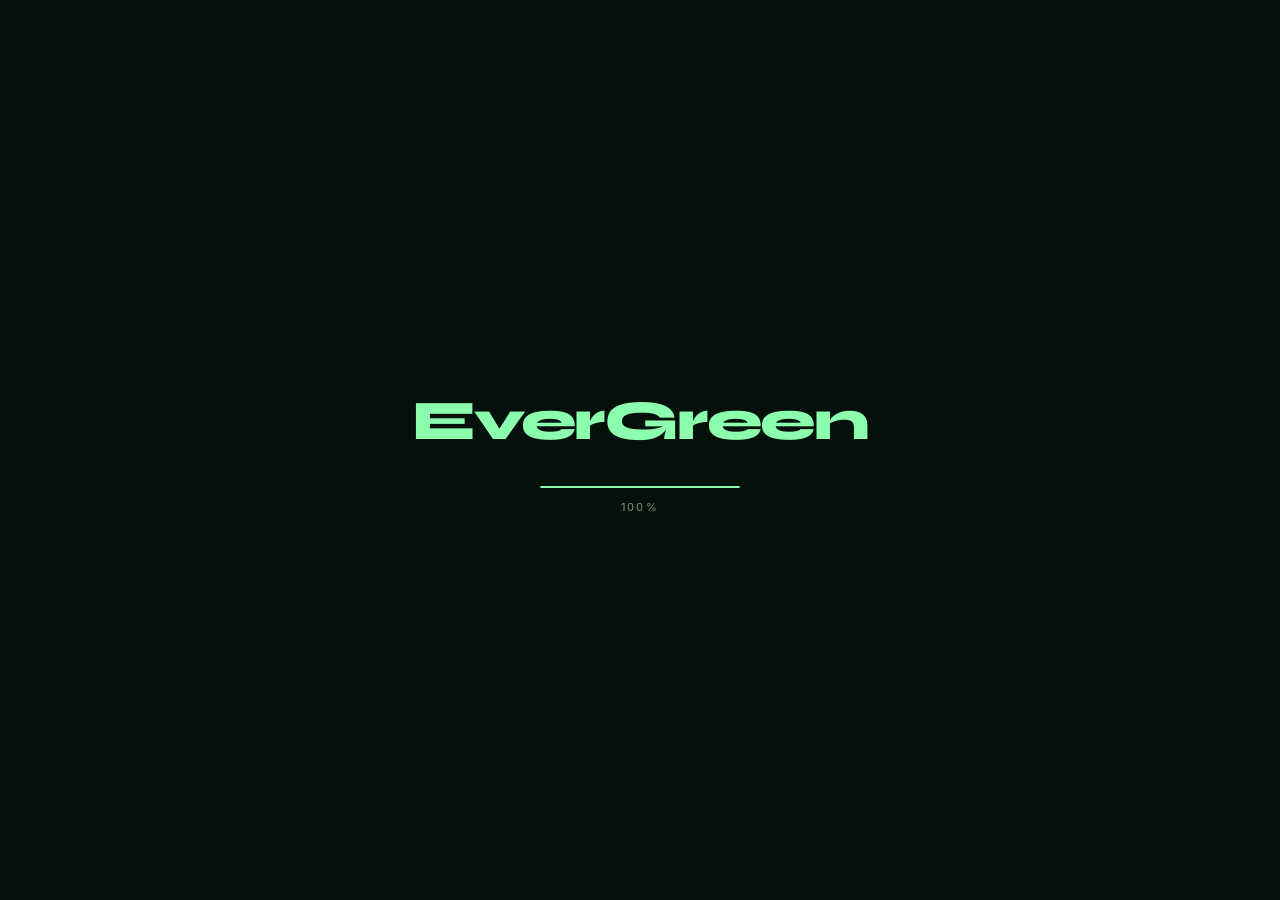
==== EverGreen/index.html @ 80ec1a0b "Our Website Our website is about making Yangon a better and smart city." ====
<!DOCTYPE html>
<html lang="en">
<head>
<meta charset="UTF-8">
<meta name="viewport" content="width=device-width, initial-scale=1.0">
<title>EverGreen — More Trees. Smarter Yangon. | EDUSN Year 7</title>
<link href="https://fonts.googleapis.com/css2?family=Inter:wght@300;400;500;600;700&family=Syne:wght@400;500;600;700;800&display=swap" rel="stylesheet">
<script src="https://cdnjs.cloudflare.com/ajax/libs/gsap/3.12.5/gsap.min.js"></script>
<style>
*,*::before,*::after{margin:0;padding:0;box-sizing:border-box}
:root{
  --deep:#04110b;--deep2:#071a10;--neon:#8cffae;--accent:#34ff95;
  --glass:rgba(140,255,174,0.04);--glass-border:rgba(140,255,174,0.1);
  --text:#e8f5ec;--text-dim:rgba(232,245,236,0.55);--text-muted:rgba(232,245,236,0.3);
  --radius:20px;--radius-sm:12px;--radius-lg:28px;
}
html,body{height:100%;overflow:hidden;background:var(--deep);color:var(--text);font-family:'Inter',sans-serif;-webkit-font-smoothing:antialiased}
h1,h2,h3,h4,h5{font-family:'Syne',sans-serif;font-weight:700;letter-spacing:-0.03em;line-height:1.05}
a{text-decoration:none;color:inherit;cursor:pointer}
::selection{background:var(--neon);color:var(--deep)}

#app{height:100vh;width:100vw;position:relative;overflow:hidden}
.page{position:absolute;top:0;left:0;width:100%;height:100%;overflow-y:auto;overflow-x:hidden;opacity:0;visibility:hidden;z-index:1;background:var(--deep);-webkit-overflow-scrolling:touch}
.page.active{opacity:1;visibility:visible;z-index:2}
.page::-webkit-scrollbar{width:4px}
.page::-webkit-scrollbar-track{background:transparent}
.page::-webkit-scrollbar-thumb{background:rgba(140,255,174,0.2);border-radius:2px}
.page-inner{min-height:100vh;display:flex;flex-direction:column;justify-content:center;padding:100px 24px 100px;position:relative;z-index:2}
.page-inner-left{align-items:flex-start}
.page-inner-center{align-items:center;text-align:center}
.section-inner{max-width:1280px;width:100%;margin:0 auto}
.section-label{display:inline-flex;align-items:center;gap:8px;font-size:12px;font-weight:600;color:var(--neon);letter-spacing:0.15em;text-transform:uppercase;margin-bottom:16px}
.section-label .dot{width:6px;height:6px;border-radius:50%;background:var(--neon)}
.section-title{font-size:clamp(2.2rem,5vw,3.8rem);margin-bottom:20px;letter-spacing:-0.04em}
.section-desc{font-size:clamp(1rem,1.8vw,1.15rem);color:var(--text-dim);max-width:620px;line-height:1.7;font-weight:300}
.anim-item{opacity:0;transform:translateY(30px)}

#loader{position:fixed;inset:0;z-index:10000;background:var(--deep);display:flex;flex-direction:column;align-items:center;justify-content:center;transition:opacity .8s,visibility .8s}
#loader.hidden{opacity:0;visibility:hidden;pointer-events:none}
#loader .logo-text{font-family:'Syne',sans-serif;font-size:clamp(2rem,5vw,3.5rem);font-weight:800;color:var(--neon);letter-spacing:-0.04em;opacity:0;transform:translateY(20px)}
#loader .bar-wrap{width:200px;height:2px;background:rgba(140,255,174,0.1);border-radius:2px;margin-top:32px;overflow:hidden}
#loader .bar-fill{height:100%;width:0;background:var(--neon);border-radius:2px;box-shadow:0 0 20px var(--neon)}
#loader .load-percent{font-size:11px;color:var(--text-dim);margin-top:12px;letter-spacing:0.2em;text-transform:uppercase}

#particles{position:fixed;inset:0;z-index:0;pointer-events:none}
#mouse-glow{position:fixed;width:500px;height:500px;border-radius:50%;background:radial-gradient(circle,rgba(140,255,174,0.06) 0%,transparent 70%);pointer-events:none;z-index:1;transform:translate(-50%,-50%)}

nav{position:fixed;top:0;left:0;right:0;z-index:1000;padding:12px 24px;background:rgba(4,17,11,0.8);backdrop-filter:blur(20px);-webkit-backdrop-filter:blur(20px);border-bottom:1px solid var(--glass-border)}
.nav-inner{max-width:1320px;margin:0 auto;display:flex;align-items:center;justify-content:space-between}
.nav-logo{font-family:'Syne',sans-serif;font-weight:800;font-size:1.3rem;color:var(--neon);display:flex;align-items:center;gap:8px;cursor:pointer}
.nav-logo svg{width:26px;height:26px}
.nav-links{display:flex;gap:4px;align-items:center}
.nav-link{font-size:12px;font-weight:500;color:var(--text-dim);transition:all .3s;letter-spacing:0.02em;padding:8px 14px;border-radius:100px;cursor:pointer}
.nav-link:hover,.nav-link.active{color:var(--neon);text-shadow:0 0 20px rgba(140,255,174,0.3);background:rgba(140,255,174,0.05)}
.nav-cta{background:var(--neon) !important;color:var(--deep) !important;font-weight:600 !important}
.nav-cta:hover{box-shadow:0 0 30px rgba(140,255,174,0.4) !important;transform:scale(1.05)}
.hamburger{display:none;flex-direction:column;gap:5px;cursor:pointer;padding:8px;z-index:1001}
.hamburger span{width:24px;height:2px;background:var(--text);border-radius:2px;transition:all .3s}
.hamburger.active span:nth-child(1){transform:rotate(45deg) translate(5px,5px)}
.hamburger.active span:nth-child(2){opacity:0}
.hamburger.active span:nth-child(3){transform:rotate(-45deg) translate(5px,-5px)}
.mobile-menu{position:fixed;inset:0;background:rgba(4,17,11,0.97);backdrop-filter:blur(30px);z-index:999;display:flex;flex-direction:column;align-items:center;justify-content:center;gap:20px;opacity:0;visibility:hidden;transition:all .4s}
.mobile-menu.open{opacity:1;visibility:visible}
.mobile-menu a{font-family:'Syne',sans-serif;font-size:1.6rem;font-weight:600;color:var(--text);transition:color .3s;padding:8px;cursor:pointer}
.mobile-menu a:hover{color:var(--neon)}

footer{position:fixed;bottom:0;left:0;right:0;z-index:900;padding:10px 24px;background:rgba(4,17,11,0.85);backdrop-filter:blur(20px);-webkit-backdrop-filter:blur(20px);border-top:1px solid var(--glass-border)}
.footer-inner{max-width:1320px;margin:0 auto;display:flex;align-items:center;justify-content:space-between;gap:16px;flex-wrap:wrap}
.footer-left{display:flex;align-items:center;gap:12px}
.footer-left .nav-logo{font-size:1rem;margin-bottom:0}
.footer-left p{font-size:0.72rem;color:var(--text-muted);font-weight:300}
.footer-links{display:flex;gap:16px;align-items:center;flex-wrap:wrap}
.footer-links a{font-size:0.75rem;color:var(--text-muted);transition:color .3s;font-weight:400;white-space:nowrap}
.footer-links a:hover{color:var(--neon)}
.footer-sep{width:1px;height:14px;background:var(--glass-border)}

.btn-primary{display:inline-flex;align-items:center;gap:8px;padding:16px 36px;background:var(--neon);color:var(--deep);border-radius:100px;font-weight:600;font-size:14px;border:none;cursor:pointer;transition:all .3s;font-family:'Inter',sans-serif}
.btn-primary:hover{box-shadow:0 0 40px rgba(140,255,174,0.4);transform:translateY(-2px) scale(1.02)}
.btn-primary svg{width:18px;height:18px;transition:transform .3s}
.btn-primary:hover svg{transform:translateX(3px)}
.btn-secondary{display:inline-flex;align-items:center;gap:8px;padding:16px 36px;background:transparent;color:var(--text);border-radius:100px;font-weight:500;font-size:14px;border:1px solid var(--glass-border);cursor:pointer;transition:all .3s;font-family:'Inter',sans-serif;backdrop-filter:blur(10px)}
.btn-secondary:hover{border-color:var(--neon);color:var(--neon);box-shadow:0 0 30px rgba(140,255,174,0.1);transform:translateY(-2px)}

#home{background:linear-gradient(135deg,var(--deep) 0%,var(--deep2) 100%)}
.hero-bg{position:absolute;inset:0;z-index:0}
.hero-bg img{width:100%;height:100%;object-fit:cover;opacity:0.18;filter:saturate(0.5) brightness(0.35)}
.hero-gradient{position:absolute;inset:0;background:linear-gradient(180deg,rgba(4,17,11,0.3) 0%,rgba(4,17,11,0.7) 50%,var(--deep) 100%);z-index:1}
.hero-orb{position:absolute;border-radius:50%;filter:blur(100px);opacity:0.2;z-index:0}
.hero-orb-1{width:600px;height:600px;background:rgba(52,255,149,0.15);top:-150px;right:-150px;animation:orbFloat 18s ease-in-out infinite}
.hero-orb-2{width:400px;height:400px;background:rgba(140,255,174,0.08);bottom:-100px;left:-100px;animation:orbFloat 22s ease-in-out infinite reverse}
@keyframes orbFloat{0%,100%{transform:translate(0,0)}25%{transform:translate(30px,-40px)}50%{transform:translate(-20px,30px)}75%{transform:translate(40px,20px)}}
.hero-title{font-size:clamp(2.8rem,8vw,6.5rem);font-weight:800;line-height:0.92;letter-spacing:-0.05em;margin-bottom:28px}
.hero-title .line{display:block;overflow:hidden}
.hero-title .line-inner{display:block}
.hero-title .highlight{color:var(--neon);text-shadow:0 0 80px rgba(140,255,174,0.25)}
.hero-desc{font-size:clamp(1rem,2vw,1.2rem);color:var(--text-dim);max-width:600px;line-height:1.7;font-weight:300;margin-bottom:20px}
.hero-sub{font-size:0.85rem;color:var(--text-muted);margin-bottom:48px;font-weight:400;letter-spacing:0.05em}
.hero-buttons{display:flex;gap:16px;flex-wrap:wrap}
.scroll-cue{position:absolute;bottom:80px;left:50%;transform:translateX(-50%);display:flex;flex-direction:column;align-items:center;gap:8px;color:var(--text-muted);font-size:11px;letter-spacing:0.15em;text-transform:uppercase;animation:cuePulse 2.5s infinite}
.scroll-cue .cue-line{width:1px;height:30px;background:linear-gradient(to bottom,var(--neon),transparent)}
@keyframes cuePulse{0%,100%{opacity:1;transform:translateX(-50%) translateY(0)}50%{opacity:0.5;transform:translateX(-50%) translateY(8px)}}

.tree-chain{display:flex;flex-wrap:wrap;gap:8px;margin-top:24px}
.tree-chain-item{display:inline-flex;align-items:center;gap:6px;padding:6px 14px;border-radius:100px;background:var(--glass);border:1px solid var(--glass-border);font-size:0.75rem;color:var(--neon);font-weight:500;letter-spacing:0.02em}
.tree-chain-item .arrow{color:var(--text-muted);font-size:0.7rem}
.tree-chain-item .tree-emoji{font-size:0.9rem}

.about-intro{max-width:700px;margin-bottom:48px}
.about-intro p{font-size:1.05rem;color:var(--text-dim);line-height:1.8;font-weight:300;margin-top:16px}
.about-grid{display:grid;grid-template-columns:repeat(3,1fr);gap:16px;margin-bottom:48px}
.about-card{padding:24px;border-radius:var(--radius);background:var(--glass);border:1px solid var(--glass-border);backdrop-filter:blur(10px);transition:all .4s;cursor:default}
.about-card:hover{border-color:rgba(140,255,174,0.25);transform:translateY(-3px);box-shadow:0 16px 40px rgba(0,0,0,0.3)}
.about-card-icon{width:40px;height:40px;border-radius:var(--radius-sm);background:rgba(140,255,174,0.08);display:flex;align-items:center;justify-content:center;margin-bottom:12px;color:var(--neon)}
.about-card h4{font-size:0.8rem;font-weight:600;color:var(--neon);letter-spacing:0.08em;text-transform:uppercase;margin-bottom:4px;font-family:'Inter',sans-serif}
.about-card p{font-size:0.9rem;color:var(--text);line-height:1.4;font-weight:400}
.team-avatars{display:flex;gap:20px;flex-wrap:wrap;justify-content:center}
.team-member{display:flex;flex-direction:column;align-items:center;gap:6px}
.team-avatar{width:50px;height:50px;border-radius:50%;background:linear-gradient(135deg,rgba(140,255,174,0.2),rgba(52,255,149,0.05));border:1px solid var(--glass-border);display:flex;align-items:center;justify-content:center;font-family:'Syne',sans-serif;font-weight:700;color:var(--neon);font-size:1.1rem}
.team-name{font-size:0.8rem;color:var(--text-dim)}

.issues-grid{display:grid;grid-template-columns:repeat(3,1fr);gap:16px}
.issue-card{padding:24px;border-radius:var(--radius);background:var(--glass);border:1px solid var(--glass-border);backdrop-filter:blur(10px);transition:all .4s;cursor:default;position:relative;overflow:hidden}
.issue-card::before{content:'';position:absolute;top:0;left:0;right:0;height:2px;background:linear-gradient(90deg,transparent,var(--neon),transparent);opacity:0;transition:opacity .4s}
.issue-card:hover::before{opacity:1}
.issue-card:hover{border-color:rgba(140,255,174,0.2);transform:translateY(-3px);box-shadow:0 16px 40px rgba(0,0,0,0.3)}
.issue-icon{font-size:1.6rem;margin-bottom:12px;display:block}
.issue-card h4{font-size:1rem;margin-bottom:8px;font-weight:600}
.issue-card p{font-size:0.8rem;color:var(--text-dim);line-height:1.5;font-weight:300;margin-bottom:12px}
.issue-tree-solution{font-size:0.75rem;color:var(--neon);padding-top:12px;border-top:1px solid var(--glass-border);display:flex;align-items:flex-start;gap:6px;line-height:1.4;font-weight:500}
.issue-tree-solution::before{content:'🌳';flex-shrink:0;font-size:0.85rem}

.solutions-grid{display:grid;grid-template-columns:repeat(3,1fr);gap:16px}
.solution-card{padding:24px 20px;border-radius:var(--radius);background:var(--glass);border:1px solid var(--glass-border);backdrop-filter:blur(10px);transition:all .4s;cursor:default;position:relative;overflow:hidden}
.solution-card::after{content:'';position:absolute;inset:0;border-radius:var(--radius);background:radial-gradient(circle at 50% 0%,rgba(140,255,174,0.06),transparent 70%);opacity:0;transition:opacity .4s}
.solution-card:hover::after{opacity:1}
.solution-card:hover{border-color:rgba(140,255,174,0.25);transform:translateY(-4px);box-shadow:0 20px 50px rgba(0,0,0,0.3)}
.solution-icon{width:48px;height:48px;border-radius:50%;background:rgba(140,255,174,0.08);display:flex;align-items:center;justify-content:center;margin-bottom:12px;font-size:1.3rem;transition:all .4s;position:relative;z-index:1}
.solution-card:hover .solution-icon{background:rgba(140,255,174,0.15);box-shadow:0 0 25px rgba(140,255,174,0.2);transform:scale(1.1)}
.solution-card h4{font-size:0.95rem;margin-bottom:6px;font-weight:600;position:relative;z-index:1}
.solution-card p{font-size:0.78rem;color:var(--text-dim);line-height:1.5;font-weight:300;position:relative;z-index:1;margin-bottom:10px}
.solution-benefit{font-size:0.7rem;color:var(--neon);font-weight:500;position:relative;z-index:1;display:flex;align-items:center;gap:4px}
.solution-benefit::before{content:'✓';font-weight:700}

.future-grid{display:grid;grid-template-columns:repeat(4,1fr);gap:16px}
.future-card{position:relative;border-radius:var(--radius-lg);overflow:hidden;aspect-ratio:1/1;cursor:default}
.future-card img{width:100%;height:100%;object-fit:cover;transition:transform .8s cubic-bezier(0.16,1,0.3,1),filter .8s;filter:brightness(0.3) saturate(0.5)}
.future-card:hover img{transform:scale(1.05);filter:brightness(0.45) saturate(0.8)}
.future-card .card-overlay{position:absolute;inset:0;background:linear-gradient(180deg,transparent 20%,rgba(4,17,11,0.95) 100%);z-index:1}
.future-card .card-content{position:absolute;bottom:0;left:0;right:0;padding:24px;z-index:2}
.future-card .card-tag{display:inline-block;padding:4px 10px;border-radius:100px;background:rgba(140,255,174,0.12);color:var(--neon);font-size:9px;font-weight:600;letter-spacing:0.1em;text-transform:uppercase;margin-bottom:8px;backdrop-filter:blur(10px)}
.future-card h3{font-size:1.1rem;margin-bottom:4px}
.future-card p{font-size:0.75rem;color:var(--text-dim);font-weight:300;line-height:1.4}

.gallery-grid{display:grid;grid-template-columns:repeat(4,1fr);grid-auto-rows:180px;gap:12px}
.gallery-item{position:relative;border-radius:var(--radius);overflow:hidden;cursor:pointer}
.gallery-item:nth-child(1){grid-column:span 2;grid-row:span 2}
.gallery-item:nth-child(5){grid-row:span 2}
.gallery-item:nth-child(8){grid-column:span 2}
.gallery-item img{width:100%;height:100%;object-fit:cover;transition:transform .6s cubic-bezier(0.16,1,0.3,1);filter:brightness(0.5) saturate(0.7)}
.gallery-item:hover img{transform:scale(1.06);filter:brightness(0.7) saturate(1)}
.gallery-item .g-overlay{position:absolute;inset:0;background:linear-gradient(180deg,transparent 40%,rgba(4,17,11,0.85) 100%);opacity:0;transition:opacity .4s;display:flex;align-items:flex-end;padding:16px}
.gallery-item:hover .g-overlay{opacity:1}
.gallery-item .g-overlay span{font-size:0.85rem;font-weight:500;color:var(--neon)}

.ref-grid{display:grid;grid-template-columns:repeat(4,1fr);gap:16px}
.ref-card{padding:20px;border-radius:var(--radius);background:var(--glass);border:1px solid var(--glass-border);backdrop-filter:blur(10px);transition:all .4s;cursor:default;display:flex;align-items:center;gap:14px}
.ref-card:hover{border-color:rgba(140,255,174,0.2);transform:translateY(-2px);box-shadow:0 12px 30px rgba(0,0,0,0.3)}
.ref-icon{width:40px;height:40px;border-radius:var(--radius-sm);background:rgba(140,255,174,0.08);display:flex;align-items:center;justify-content:center;flex-shrink:0;color:var(--neon)}
.ref-card h4{font-size:0.85rem;font-weight:600;font-family:'Inter',sans-serif;letter-spacing:0}
.ref-card p{font-size:0.72rem;color:var(--text-muted);margin-top:2px}

.join-grid{display:grid;grid-template-columns:1fr 1fr;gap:48px;align-items:start}
.join-info h3{font-size:1.8rem;margin-bottom:14px}
.join-info p{color:var(--text-dim);line-height:1.7;font-weight:300;margin-bottom:20px;font-size:0.95rem}
.pledge-box{padding:24px;border-radius:var(--radius);background:var(--glass);border:1px solid var(--glass-border);margin-bottom:20px}
.pledge-box h4{font-size:0.95rem;margin-bottom:6px;color:var(--neon);font-family:'Inter',sans-serif;font-weight:600}
.pledge-box p{font-size:0.85rem;color:var(--text-dim);line-height:1.6;font-weight:300;font-style:italic}
.contact-form{padding:32px;border-radius:var(--radius-lg);background:var(--glass);border:1px solid var(--glass-border);backdrop-filter:blur(20px)}
.form-group{position:relative;margin-bottom:18px}
.form-group label{position:absolute;top:14px;left:14px;font-size:0.85rem;color:var(--text-muted);pointer-events:none;transition:all .3s;font-weight:400}
.form-group input,.form-group textarea{width:100%;padding:14px;background:rgba(140,255,174,0.03);border:1px solid var(--glass-border);border-radius:var(--radius-sm);color:var(--text);font-family:'Inter',sans-serif;font-size:0.9rem;outline:none;transition:border-color .3s,box-shadow .3s;resize:none}
.form-group input:focus,.form-group textarea:focus{border-color:var(--neon);box-shadow:0 0 20px rgba(140,255,174,0.08)}
.form-group input:focus+label,.form-group input:not(:placeholder-shown)+label,.form-group textarea:focus+label,.form-group textarea:not(:placeholder-shown)+label{top:-8px;left:12px;font-size:0.7rem;color:var(--neon);background:var(--deep2);padding:0 6px}
.form-group textarea{min-height:100px}
.form-submit{width:100%;padding:14px;background:var(--neon);color:var(--deep);border:none;border-radius:var(--radius-sm);font-family:'Inter',sans-serif;font-size:14px;font-weight:600;cursor:pointer;transition:all .3s}
.form-submit:hover{box-shadow:0 0 40px rgba(140,255,174,0.4);transform:translateY(-2px)}

.toast{position:fixed;bottom:60px;right:32px;padding:14px 24px;background:rgba(4,17,11,0.9);border:1px solid var(--glass-border);backdrop-filter:blur(20px);border-radius:var(--radius-sm);color:var(--neon);font-size:0.85rem;font-weight:500;z-index:10001;transform:translateY(100px);opacity:0;transition:all .4s cubic-bezier(0.16,1,0.3,1)}
.toast.show{transform:translateY(0);opacity:1}

@media(max-width:1024px){.about-grid,.solutions-grid,.future-grid,.ref-grid{grid-template-columns:repeat(2,1fr)}.join-grid{grid-template-columns:1fr;gap:32px}}
@media(max-width:768px){.nav-links{display:none}.hamburger{display:flex}.issues-grid,.gallery-grid{grid-template-columns:1fr 1fr}.gallery-grid{grid-auto-rows:140px}.gallery-item:nth-child(1){grid-column:span 2;grid-row:span 1}.gallery-item:nth-child(5){grid-row:span 1}.gallery-item:nth-child(8){grid-column:span 1}.about-grid,.solutions-grid,.ref-grid,.future-grid{grid-template-columns:1fr}.page-inner{padding:80px 20px 80px}.footer-links{display:none}.footer-sep{display:none}.tree-chain{gap:6px}.tree-chain-item{font-size:0.7rem;padding:5px 10px}}
@media(max-width:480px){.issues-grid,.gallery-grid{grid-template-columns:1fr}.gallery-grid{grid-auto-rows:180px}.gallery-item:nth-child(1){grid-column:span 1}}
</style>
</head>
<body>

<div id="loader"><div class="logo-text">EverGreen</div><div class="bar-wrap"><div class="bar-fill"></div></div><div class="load-percent">0%</div></div>
<canvas id="particles"></canvas>
<div id="mouse-glow"></div>

<div class="mobile-menu" id="mobileMenu">
  <a data-target="home">Home</a><a data-target="about">About Us</a><a data-target="issues">Challenges</a><a data-target="solutions">Green Solutions</a><a data-target="future">Future Yangon</a><a data-target="gallery">Gallery</a><a data-target="references">References</a><a data-target="join">Join Us</a>
</div>

<nav id="navbar"><div class="nav-inner">
  <div class="nav-logo" data-target="home"><svg viewBox="0 0 28 28" fill="none"><circle cx="14" cy="14" r="12" stroke="#8cffae" stroke-width="1.5"/><path d="M14 6C14 6 8 12 8 16C8 19.3 10.7 22 14 22C17.3 22 20 19.3 20 16C20 12 14 6 14 6Z" fill="#8cffae" fill-opacity="0.3" stroke="#8cffae" stroke-width="1.2"/></svg>EverGreen</div>
  <div class="nav-links">
    <span class="nav-link" data-target="home">Home</span><span class="nav-link" data-target="about">About</span><span class="nav-link" data-target="issues">Challenges</span><span class="nav-link" data-target="solutions">Green Solutions</span><span class="nav-link" data-target="future">Future Yangon</span><span class="nav-link" data-target="gallery">Gallery</span><span class="nav-link" data-target="references">References</span><span class="nav-link nav-cta" data-target="join">Join Us</span>
  </div>
  <div class="hamburger" id="hamburger"><span></span><span></span><span></span></div>
</div></nav>

<footer><div class="footer-inner">
  <div class="footer-left"><div class="nav-logo" data-target="home" style="font-size:0.95rem"><svg viewBox="0 0 28 28" fill="none" width="20" height="20"><circle cx="14" cy="14" r="12" stroke="#8cffae" stroke-width="1.5"/><path d="M14 6C14 6 8 12 8 16C8 19.3 10.7 22 14 22C17.3 22 20 19.3 20 16C20 12 14 6 14 6Z" fill="#8cffae" fill-opacity="0.3" stroke="#8cffae" stroke-width="1.2"/></svg>EverGreen</div><span class="footer-sep"></span><p>© EverGreen 2026 · EDUSN Thingangyun · Yangon, Myanmar</p></div>
  <div class="footer-links"><a data-target="about">About</a><a data-target="issues">Challenges</a><a data-target="solutions">Solutions</a><a data-target="gallery">Gallery</a><span class="footer-sep"></span><a href="https://www.unep.org" target="_blank" rel="noopener">UNEP</a><a href="https://www.wwf.org" target="_blank" rel="noopener">WWF</a></div>
</div></footer>

<div id="app">

  <!-- ==================== HOME ==================== -->
  <section id="home" class="page active">
    <div class="hero-bg"><img src="https://upload.wikimedia.org/wikipedia/commons/thumb/0/09/Shwedagon_Pagoda_in_Yangon%2C_Myanmar.jpg/1280px-Shwedagon_Pagoda_in_Yangon%2C_Myanmar.jpg" alt="Shwedagon Pagoda Yangon"><div class="hero-gradient"></div></div>
    <div class="hero-orb hero-orb-1"></div><div class="hero-orb hero-orb-2"></div>
    <div class="page-inner page-inner-center"><div class="section-inner" style="display:flex;flex-direction:column;align-items:center">
      <div class="anim-item hero-badge" style="display:inline-flex;align-items:center;gap:8px;padding:8px 20px;border-radius:100px;background:var(--glass);border:1px solid var(--glass-border);font-size:11px;font-weight:600;color:var(--neon);letter-spacing:0.15em;text-transform:uppercase;margin-bottom:32px;backdrop-filter:blur(10px)"><span style="width:6px;height:6px;border-radius:50%;background:var(--neon);box-shadow:0 0 10px var(--neon)"></span> Urban Greening for Yangon</div>
      <h1 class="hero-title anim-item"><span class="line"><span class="line-inner">More Trees.</span></span><span class="line"><span class="line-inner"><span class="highlight">Smarter</span> Cities.</span></span><span class="line"><span class="line-inner">Better Futures.</span></span></h1>
      <p class="hero-desc anim-item">How can planting more trees and increasing green spaces transform Yangon into a smarter, greener, healthier, and more sustainable city?</p>
      <p class="hero-sub anim-item">By EverGreen · EDUSN Thingangyun Campus</p>
      <div class="hero-buttons anim-item">
        <button class="btn-primary" data-target="issues">The Challenges <svg viewBox="0 0 24 24" fill="none" stroke="currentColor" stroke-width="2" stroke-linecap="round" stroke-linejoin="round"><path d="M5 12h14"/><path d="m12 5 7 7-7 7"/></svg></button>
        <button class="btn-secondary" data-target="solutions">Green Solutions</button>
      </div>
      <div class="tree-chain anim-item">
        <span class="tree-chain-item"><span class="tree-emoji">🌳</span> More Trees</span>
        <span class="tree-chain-item"><span class="arrow">→</span> Cleaner Air</span>
        <span class="tree-chain-item"><span class="arrow">→</span> Cooler Cities</span>
        <span class="tree-chain-item"><span class="arrow">→</span> Less Flooding</span>
        <span class="tree-chain-item"><span class="arrow">→</span> Better Future</span>
      </div>
    </div></div>
    <div class="scroll-cue">Scroll<span class="cue-line"></span></div>
  </section>

  <!-- ==================== ABOUT ==================== -->
  <section id="about" class="page"><div class="page-inner page-inner-left"><div class="section-inner">
    <span class="section-label anim-item"><span class="dot"></span> About Us</span>
    <h2 class="section-title anim-item">Who We Are</h2>
    <div class="about-intro anim-item"><p>We are <strong style="color:var(--neon)">EverGreen</strong>, a group of Year 7 students from EDUSN Thingangyun Campus. Our project explores how planting more trees, creating more green spaces, and using Smart City ideas can help transform Yangon into a cleaner, healthier, and more sustainable city. Through this website, we aim to raise awareness and inspire our community to take action for a greener future.</p></div>
    <div class="about-grid">
      <div class="about-card anim-item"><div class="about-card-icon"><svg width="18" height="18" viewBox="0 0 24 24" fill="none" stroke="currentColor" stroke-width="1.8"><path d="M3 21h18"/><path d="M5 21V7l8-4v18"/><path d="M19 21V11l-6-4"/></svg></div><h4>School</h4><p>EDUSN Thingangyun Campus</p></div>
      <div class="about-card anim-item"><div class="about-card-icon"><svg width="18" height="18" viewBox="0 0 24 24" fill="none" stroke="currentColor" stroke-width="1.8"><path d="M22 10v6M2 10l10-5 10 5-10 5z"/><path d="M6 12v5c0 2 4 3 6 3s6-1 6-3v-5"/></svg></div><h4>Grade</h4><p>Year 7</p></div>
      <div class="about-card anim-item"><div class="about-card-icon"><svg width="18" height="18" viewBox="0 0 24 24" fill="none" stroke="currentColor" stroke-width="1.8"><circle cx="12" cy="12" r="10"/><path d="M8 14s1.5 2 4 2 4-2 4-2"/></svg></div><h4>Group</h4><p>EverGreen</p></div>
      <div class="about-card anim-item"><div class="about-card-icon"><svg width="18" height="18" viewBox="0 0 24 24" fill="none" stroke="currentColor" stroke-width="1.8"><circle cx="12" cy="12" r="10"/><path d="M12 16v-4"/><path d="M12 8h.01"/></svg></div><h4>Mission</h4><p>Exploring how trees and green spaces can transform Yangon.</p></div>
      <div class="about-card anim-item"><div class="about-card-icon"><svg width="18" height="18" viewBox="0 0 24 24" fill="none" stroke="currentColor" stroke-width="1.8"><path d="M1 12s4-8 11-8 11 8 11 8-4 8-11 8-11-8-11-8z"/><circle cx="12" cy="12" r="3"/></svg></div><h4>Vision</h4><p>A greener, smarter, and healthier Yangon for future generations.</p></div>
      <div class="about-card anim-item"><div class="about-card-icon"><svg width="18" height="18" viewBox="0 0 24 24" fill="none" stroke="currentColor" stroke-width="1.8"><path d="M12 22s8-4 8-10V5l-8-3-8 3v7c0 6 8 10 8 10z"/></svg></div><h4>Values</h4><p>Awareness, Responsibility, Innovation, Positive Change</p></div>
    </div>
    <div style="text-align:center;margin-top:16px"><span class="section-label anim-item" style="justify-content:center"><span class="dot"></span> Our Team</span><div class="team-avatars anim-item"><div class="team-member"><div class="team-avatar">I</div><span class="team-name">Iris</span></div><div class="team-member"><div class="team-avatar">A</div><span class="team-name">Aria</span></div><div class="team-member"><div class="team-avatar">M</div><span class="team-name">Marco</span></div><div class="team-member"><div class="team-avatar">R</div><span class="team-name">Ren</span></div></div></div>
  </div></div></section>

  <!-- ==================== CHALLENGES ==================== -->
  <section id="issues" class="page"><div class="page-inner page-inner-left"><div class="section-inner">
    <span class="section-label anim-item"><span class="dot"></span> Urban Challenges</span>
    <h2 class="section-title anim-item">Challenges Facing<br>Yangon Today</h2>
    <p class="section-desc anim-item" style="margin-bottom:40px">Yangon is rapidly developing, but urban growth has reduced natural green spaces. This creates serious problems for our health, environment, and quality of life.</p>
    <div class="issues-grid">
      <div class="issue-card anim-item"><span class="issue-icon">🏙️</span><h4>Lack of Green Spaces</h4><p>Expansion of buildings and roads has replaced trees and parks. Many neighborhoods have limited public parks and fewer trees than before.</p><div class="issue-tree-solution">Trees provide shade, cleaner air, and cooler neighborhoods for communities.</div></div>
      <div class="issue-card anim-item"><span class="issue-icon">🏭</span><h4>Air Pollution</h4><p>Traffic congestion, vehicle emissions, and industrial activities severely degrade Yangon's air quality, posing serious health risks to citizens.</p><div class="issue-tree-solution">Trees naturally filter pollutants and produce oxygen, improving the air we breathe.</div></div>
      <div class="issue-card anim-item"><span class="issue-icon">🌡️</span><h4>Urban Heat</h4><p>Concrete and asphalt absorb and trap heat. Without enough tree cover, Yangon's neighborhoods are becoming significantly hotter.</p><div class="issue-tree-solution">Tree canopies provide natural shade and cool the air through evapotranspiration.</div></div>
      <div class="issue-card anim-item"><span class="issue-icon">🦜</span><h4>Loss of Biodiversity</h4><p>Fewer trees mean fewer birds, insects, and pollinators. Habitat loss is threatening Yangon's urban wildlife and ecosystems.</p><div class="issue-tree-solution">Planting native trees restores habitats and brings wildlife back to the city.</div></div>
      <div class="issue-card anim-item"><span class="issue-icon">🌧️</span><h4>Flooding</h4><p>During the rainy season, rainwater runoff overwhelms drainage. Without natural absorption from trees and soil, flooding worsens.</p><div class="issue-tree-solution">Tree roots absorb water and green spaces reduce runoff, preventing floods.</div></div>
    </div>
  </div></div></section>

  <!-- ==================== SOLUTIONS ==================== -->
  <section id="solutions" class="page"><div class="page-inner page-inner-left"><div class="section-inner">
    <span class="section-label anim-item"><span class="dot"></span> Green Solutions</span>
    <h2 class="section-title anim-item">Building a Greener<br>Yangon</h2>
    <p class="section-desc anim-item" style="margin-bottom:40px">Trees and green spaces are the foundation of a smarter, healthier city. Here is how we can use nature and technology together to transform Yangon.</p>
    <div class="solutions-grid">
      <div class="solution-card anim-item"><div class="solution-icon">🌳</div><h4>Tree Planting Programs</h4><p>Organized campaigns to plant thousands of native trees across Yangon's streets, schools, and neighborhoods.</p><div class="solution-benefit">Cleaner air, more oxygen, cooler temperatures, better biodiversity</div></div>
      <div class="solution-card anim-item"><div class="solution-icon">🏞️</div><h4>Smart Urban Parks</h4><p>Parks with solar-powered lighting, smart irrigation systems, digital information boards, and community spaces.</p><div class="solution-benefit">Efficient green spaces that educate and connect communities</div></div>
      <div class="solution-card anim-item"><div class="solution-icon">🏫</div><h4>Green School Campaigns</h4><p>Students planting trees, maintaining gardens, promoting awareness, and participating in environmental projects.</p><div class="solution-benefit">Youth empowerment and hands-on environmental education</div></div>
      <div class="solution-card anim-item"><div class="solution-icon">🌱</div><h4>Vertical Gardens</h4><p>Plant-covered walls and green facades that bring nature into dense urban areas where space is limited.</p><div class="solution-benefit">Urban greening without requiring ground-level space</div></div>
      <div class="solution-card anim-item"><div class="solution-icon">🏡</div><h4>Green Rooftops</h4><p>Gardens on building rooftops that reduce temperatures, improve air quality, and increase biodiversity.</p><div class="solution-benefit">Temperature reduction, improved air quality, more habitat</div></div>
      <div class="solution-card anim-item"><div class="solution-icon">📡</div><h4>Smart Tree Monitoring</h4><p>Sensors that monitor tree growth, soil moisture, and tree health — connecting sustainability with Smart City innovation.</p><div class="solution-benefit">Data-driven tree care and smarter urban forest management</div></div>
    </div>
  </div></div></section>

  <!-- ==================== FUTURE YANGON 2040 ==================== -->
  <section id="future" class="page"><div class="page-inner page-inner-left"><div class="section-inner">
    <span class="section-label anim-item"><span class="dot"></span> Future Vision</span>
    <h2 class="section-title anim-item">Our Vision for<br>Yangon 2040</h2>
    <p class="section-desc anim-item" style="margin-bottom:12px">Imagine a Yangon where nature and technology work together to create a healthier, more beautiful, and more sustainable city for everyone.</p>
    <p class="anim-item" style="font-size:0.7rem;color:var(--text-muted);margin-bottom:32px;font-style:italic">* Visualizations inspired by global eco-city concepts and smart green architecture.</p>
    <div class="future-grid">
      <div class="future-card anim-item"><img src="https://images.unsplash.com/photo-1480714378408-67cf0d13bc1b?w=600&q=80" alt="Future Tree-Lined Streets"><div class="card-overlay"></div><div class="card-content"><span class="card-tag">Streets</span><h3>Streets Lined with Trees</h3><p>Shady, beautiful roads in every district.</p></div></div>
      <div class="future-card anim-item"><img src="https://images.unsplash.com/photo-1585320806297-9794b3e4eeae?w=600&q=80" alt="Future Smart Parks"><div class="card-overlay"></div><div class="card-content"><span class="card-tag">Technology</span><h3>Smart Parks</h3><p>Connected green spaces with smart technology.</p></div></div>
      <div class="future-card anim-item"><img src="https://images.unsplash.com/photo-1449844908441-8829872d2607?w=600&q=80" alt="Future Green Neighborhoods"><div class="card-overlay"></div><div class="card-content"><span class="card-tag">Community</span><h3>Green Neighborhoods</h3><p>Every area has parks and gardens nearby.</p></div></div>
      <div class="future-card anim-item"><img src="https://images.unsplash.com/photo-1470071459604-3b5ec3a7fe05?w=600&q=80" alt="Future Thriving Biodiversity"><div class="card-overlay"></div><div class="card-content"><span class="card-tag">Nature</span><h3>Thriving Biodiversity</h3><p>Birds, butterflies, and wildlife across the city.</p></div></div>
      <div class="future-card anim-item"><img src="https://images.unsplash.com/photo-1518173946687-a1e0e2a2f635?w=600&q=80" alt="Future Cleaner Air"><div class="card-overlay"></div><div class="card-content"><span class="card-tag">Health</span><h3>Cleaner Air</h3><p>Trees filtering pollutants for healthier breathing.</p></div></div>
      <div class="future-card anim-item"><img src="https://images.unsplash.com/photo-1501854140801-50d01698950b?w=600&q=80" alt="Future Green Corridors"><div class="card-overlay"></div><div class="card-content"><span class="card-tag">Network</span><h3>Green Corridors</h3><p>Linked greenways connecting communities.</p></div></div>
      <div class="future-card anim-item"><img src="https://images.unsplash.com/photo-1441974231531-c6227db76b6e?w=600&q=80" alt="Future Reduced Flooding"><div class="card-overlay"></div><div class="card-content"><span class="card-tag">Safety</span><h3>Reduced Flooding</h3><p>Trees and soil absorbing rainy season water.</p></div></div>
      <div class="future-card anim-item"><img src="https://images.unsplash.com/photo-1502082553048-f009c37129b9?w=600&q=80" alt="Future Beautiful Public Spaces"><div class="card-overlay"></div><div class="card-content"><span class="card-tag">People</span><h3>Beautiful Public Spaces</h3><p>A more livable, attractive Yangon for all.</p></div></div>
    </div>
  </div></div></section>

  <!-- ==================== GALLERY ==================== -->
  <section id="gallery" class="page"><div class="page-inner page-inner-left"><div class="section-inner">
    <span class="section-label anim-item"><span class="dot"></span> Gallery</span>
    <h2 class="section-title anim-item">Yangon's Greenery<br>&amp; Beauty</h2>
    <p class="section-desc anim-item" style="margin-bottom:40px">A visual look at the green spaces, trees, and nature that make Yangon beautiful — and the potential for even more.</p>
    <div class="gallery-grid">
      <div class="gallery-item anim-item"><img src="https://upload.wikimedia.org/wikipedia/commons/thumb/0/09/Shwedagon_Pagoda_in_Yangon%2C_Myanmar.jpg/1280px-Shwedagon_Pagoda_in_Yangon%2C_Myanmar.jpg" alt="Shwedagon Pagoda"><div class="g-overlay"><span>Shwedagon Pagoda</span></div></div>
      <div class="gallery-item anim-item"><img src="https://upload.wikimedia.org/wikipedia/commons/thumb/6/60/Kandawgyi_Lake_Yangon.jpg/800px-Kandawgyi_Lake_Yangon.jpg" alt="Kandawgyi Lake"><div class="g-overlay"><span>Kandawgyi Lake</span></div></div>
      <div class="gallery-item anim-item"><img src="https://upload.wikimedia.org/wikipedia/commons/thumb/2/23/Yangon_street.jpg/800px-Yangon_street.jpg" alt="Yangon Streets"><div class="g-overlay"><span>Yangon's Green Streets</span></div></div>
      <div class="gallery-item anim-item"><img src="https://images.unsplash.com/photo-1502082553048-f009c37129b9?w=600&q=80" alt="Tree-Lined Avenues"><div class="g-overlay"><span>Tree-Lined Avenues</span></div></div>
      <div class="gallery-item anim-item"><img src="https://upload.wikimedia.org/wikipedia/commons/thumb/6/6c/Yangon_skyline.jpg/800px-Yangon_skyline.jpg" alt="Downtown Yangon"><div class="g-overlay"><span>Downtown Skyline</span></div></div>
      <div class="gallery-item anim-item"><img src="https://images.unsplash.com/photo-1441974231531-c6227db76b6e?w=600&q=80" alt="Lush Greenery"><div class="g-overlay"><span>Lush Greenery</span></div></div>
      <div class="gallery-item anim-item"><img src="https://images.unsplash.com/photo-1518173946687-a1e0e2a2f635?w=600&q=80" alt="Sunlight Through Trees"><div class="g-overlay"><span>Sunlight Through Trees</span></div></div>
      <div class="gallery-item anim-item"><img src="https://upload.wikimedia.org/wikipedia/commons/thumb/4/47/Botahtaung_Pagoda%2C_Yangon.jpg/1280px-Botahtaung_Pagoda%2C_Yangon.jpg" alt="Botahtaung Pagoda"><div class="g-overlay"><span>Botahtaung Pagoda</span></div></div>
    </div>
  </div></div></section>

  <!-- ==================== REFERENCES ==================== -->
  <section id="references" class="page"><div class="page-inner page-inner-left"><div class="section-inner">
    <span class="section-label anim-item"><span class="dot"></span> References</span>
    <h2 class="section-title anim-item">Sources &amp; Research</h2>
    <p class="section-desc anim-item" style="margin-bottom:40px">The information on this website is sourced from leading environmental, scientific, and urban development organizations.</p>
    <div class="ref-grid">
      <div class="ref-card anim-item"><div class="ref-icon"><svg width="18" height="18" viewBox="0 0 24 24" fill="none" stroke="currentColor" stroke-width="1.8"><circle cx="12" cy="12" r="10"/><line x1="2" y1="12" x2="22" y2="12"/><path d="M12 2a15.3 15.3 0 0 1 4 10 15.3 15.3 0 0 1-4 10 15.3 15.3 0 0 1-4-10 15.3 15.3 0 0 1 4-10z"/></svg></div><div><h4>UNEP</h4><p>United Nations Environment Programme</p></div></div>
      <div class="ref-card anim-item"><div class="ref-icon"><svg width="18" height="18" viewBox="0 0 24 24" fill="none" stroke="currentColor" stroke-width="1.8"><path d="M12 22s8-4 8-10V5l-8-3-8 3v7c0 6 8 10 8 10z"/></svg></div><div><h4>WWF</h4><p>World Wildlife Fund</p></div></div>
      <div class="ref-card anim-item"><div class="ref-icon"><svg width="18" height="18" viewBox="0 0 24 24" fill="none" stroke="currentColor" stroke-width="1.8"><path d="M22 12h-4l-3 9L9 3l-3 9H2"/></svg></div><div><h4>WHO</h4><p>World Health Organization</p></div></div>
      <div class="ref-card anim-item"><div class="ref-icon"><svg width="18" height="18" viewBox="0 0 24 24" fill="none" stroke="currentColor" stroke-width="1.8"><rect x="3" y="3" width="18" height="18" rx="2"/><circle cx="8.5" cy="8.5" r="1.5"/><polyline points="21 15 16 10 5 21"/></svg></div><div><h4>National Geographic</h4><p>Environmental Research</p></div></div>
      <div class="ref-card anim-item"><div class="ref-icon"><svg width="18" height="18" viewBox="0 0 24 24" fill="none" stroke="currentColor" stroke-width="1.8"><circle cx="12" cy="12" r="10"/><path d="M12 2a15.3 15.3 0 0 1 4 10 15.3 15.3 0 0 1-4 10"/><path d="M12 2a15.3 15.3 0 0 0-4 10 15.3 15.3 0 0 0 4 10"/></svg></div><div><h4>NASA Climate</h4><p>Climate Change Evidence</p></div></div>
      <div class="ref-card anim-item"><div class="ref-icon"><svg width="18" height="18" viewBox="0 0 24 24" fill="none" stroke="currentColor" stroke-width="1.8"><polyline points="22 12 18 12 15 21 9 3 6 12 2 12"/></svg></div><div><h4>UN SDGs</h4><p>Sustainable Development Goals</p></div></div>
      <div class="ref-card anim-item"><div class="ref-icon"><svg width="18" height="18" viewBox="0 0 24 24" fill="none" stroke="currentColor" stroke-width="1.8"><path d="M3 22V6l9-4 9 4v16"/><path d="M9 12h6"/><path d="M9 16h6"/></svg></div><div><h4>EPA</h4><p>Environmental Protection Agency</p></div></div>
    </div>
  </div></div></section>

  <!-- ==================== JOIN ==================== -->
  <section id="join" class="page"><div class="page-inner page-inner-left"><div class="section-inner">
    <span class="section-label anim-item"><span class="dot"></span> Get Involved</span>
    <h2 class="section-title anim-item">Join The Movement</h2>
    <div class="join-grid" style="margin-top:32px">
      <div class="join-info">
        <h3 class="anim-item">Plant a Tree. Change a City.</h3>
        <p class="anim-item">Every tree planted is a step toward a smarter, greener Yangon. Whether you're a student, teacher, or citizen — you have the power to make a difference. Start by planting one tree.</p>
        <div class="pledge-box anim-item">
          <h4>🌿 The EverGreen Pledge</h4>
          <p>"I promise to support tree planting, protect green spaces, and advocate for a greener, smarter, and more sustainable Yangon for future generations."</p>
        </div>
        <div class="tree-chain anim-item" style="margin-top:16px">
          <span class="tree-chain-item"><span class="tree-emoji">🌳</span> More Trees</span>
          <span class="tree-chain-item"><span class="arrow">→</span> Cleaner Air</span>
          <span class="tree-chain-item"><span class="arrow">→</span> Cooler City</span>
          <span class="tree-chain-item"><span class="arrow">→</span> Better Future</span>
        </div>
      </div>
      <form class="contact-form anim-item" id="contactForm" onsubmit="handleSubmit(event)">
        <div class="form-group"><input type="text" id="fname" placeholder=" " required><label for="fname">Your Name</label></div>
        <div class="form-group"><input type="email" id="femail" placeholder=" " required><label for="femail">Email Address</label></div>
        <div class="form-group"><textarea id="fmessage" placeholder=" " rows="4" required></textarea><label for="fmessage">Your Message / Pledge for Yangon</label></div>
        <button type="submit" class="form-submit">Join The Movement 🌳</button>
      </form>
    </div>
  </div></div></section>

</div>

<div class="toast" id="toast"></div>

<script>
(function(){const loader=document.getElementById('loader');const barFill=loader.querySelector('.bar-fill');const percent=loader.querySelector('.load-percent');const logoText=loader.querySelector('.logo-text');let progress=0;gsap.to(logoText,{opacity:1,y:0,duration:0.8,ease:'power2.out',delay:0.2});const interval=setInterval(()=>{progress+=Math.random()*18;if(progress>=100){progress=100;clearInterval(interval);setTimeout(()=>{gsap.to(loader,{opacity:0,duration:0.6,onComplete:()=>{loader.classList.add('hidden');initSPA();animatePageIn('home')}});},300);}barFill.style.width=progress+'%';percent.textContent=Math.round(progress)+'%';},100);})();
(function(){const canvas=document.getElementById('particles');const ctx=canvas.getContext('2d');let ps=[],w,h;function resize(){w=canvas.width=window.innerWidth;h=canvas.height=window.innerHeight}resize();window.addEventListener('resize',resize);class P{constructor(){this.reset()}reset(){this.x=Math.random()*w;this.y=Math.random()*h;this.s=Math.random()*1.5+0.5;this.sx=(Math.random()-0.5)*0.2;this.sy=(Math.random()-0.5)*0.2;this.o=Math.random()*0.3+0.05}update(){this.x+=this.sx;this.y+=this.sy;if(this.x<0||this.x>w||this.y<0||this.y>h)this.reset()}draw(){ctx.beginPath();ctx.arc(this.x,this.y,this.s,0,Math.PI*2);ctx.fillStyle=`rgba(140,255,174,${this.o})`;ctx.fill()}}for(let i=0;i<40;i++)ps.push(new P());function a(){ctx.clearRect(0,0,w,h);ps.forEach(p=>{p.update();p.draw()});requestAnimationFrame(a)}a()})();
(function(){const g=document.getElementById('mouse-glow');let mx=0,my=0,cx=0,cy=0;document.addEventListener('mousemove',e=>{mx=e.clientX;my=e.clientY});function l(){cx+=(mx-cx)*0.08;cy+=(my-cy)*0.08;g.style.left=cx+'px';g.style.top=cy+'px';requestAnimationFrame(l)}l()})();

let currentPage='home';let isAnimating=false;const pages=document.querySelectorAll('.page');
function updateNav(id){document.querySelectorAll('.nav-link').forEach(l=>{l.classList.toggle('active',l.dataset.target===id)})}
function goToPage(targetId){if(isAnimating||targetId===currentPage)return;const currentEl=document.getElementById(currentPage);const nextEl=document.getElementById(targetId);if(!nextEl)return;isAnimating=true;updateNav(targetId);const currentIndex=Array.from(pages).indexOf(currentEl);const nextIndex=Array.from(pages).indexOf(nextEl);const direction=nextIndex>currentIndex?1:-1;gsap.set(nextEl,{visibility:'visible',zIndex:3});nextEl.scrollTop=0;const tl=gsap.timeline({onComplete:()=>{currentEl.classList.remove('active');gsap.set(currentEl,{visibility:'hidden',zIndex:1,opacity:0});nextEl.classList.add('active');gsap.set(nextEl,{zIndex:2});currentPage=targetId;history.replaceState(null,null,'#'+targetId);isAnimating=false;animatePageIn(targetId);}});tl.to(currentEl,{opacity:0,y:-30*direction,scale:0.98,duration:0.4,ease:'power2.in'});tl.fromTo(nextEl,{opacity:0,y:40*direction,scale:0.98},{opacity:1,y:0,scale:1,duration:0.5,ease:'power2.out'},'-=0.15');}

function animatePageIn(id){const page=document.getElementById(id);const items=page.querySelectorAll('.anim-item');gsap.set(items,{opacity:0,y:30});gsap.to(items,{opacity:1,y:0,duration:0.7,stagger:0.06,ease:'power2.out',delay:0.1});}

function initSPA(){
  document.querySelectorAll('[data-target]').forEach(el=>{el.addEventListener('click',e=>{e.preventDefault();goToPage(el.dataset.target);closeMobile()});});
  window.addEventListener('wheel',e=>{if(isAnimating)return;const ap=document.getElementById(currentPage);const isScrollable=ap.scrollHeight>ap.clientHeight+2;if(isScrollable){const atTop=ap.scrollTop<=1;const atBottom=ap.scrollTop+ap.clientHeight>=ap.scrollHeight-2;if(e.deltaY>0&&!atBottom)return;if(e.deltaY<0&&!atTop)return;}const ids=Array.from(pages).map(p=>p.id);const ci=ids.indexOf(currentPage);if(e.deltaY>0&&ci<pages.length-1)goToPage(ids[ci+1]);else if(e.deltaY<0&&ci>0)goToPage(ids[ci-1]);},{passive:true});
  let ty=0;window.addEventListener('touchstart',e=>{ty=e.touches[0].clientY},{passive:true});window.addEventListener('touchend',e=>{if(isAnimating)return;const d=ty-e.changedTouches[0].clientY;if(Math.abs(d)<50)return;const ap=document.getElementById(currentPage);const isScrollable=ap.scrollHeight>ap.clientHeight+2;if(isScrollable){const atTop=ap.scrollTop<=1;const atBottom=ap.scrollTop+ap.clientHeight>=ap.scrollHeight-2;if(d>0&&!atBottom)return;if(d<0&&!atTop)return;}const ids=Array.from(pages).map(p=>p.id);const ci=ids.indexOf(currentPage);if(d>0&&ci<pages.length-1)goToPage(ids[ci+1]);else if(d<0&&ci>0)goToPage(ids[ci-1]);},{passive:true});
  window.addEventListener('keydown',e=>{if(isAnimating)return;const ids=Array.from(pages).map(p=>p.id);const ci=ids.indexOf(currentPage);if(e.key==='ArrowDown'||e.key==='PageDown'){e.preventDefault();if(ci<pages.length-1)goToPage(ids[ci+1])}if(e.key==='ArrowUp'||e.key==='PageUp'){e.preventDefault();if(ci>0)goToPage(ids[ci-1])}});
  const hash=window.location.hash.substring(1);if(hash&&document.getElementById(hash)){currentPage=hash;pages.forEach(p=>p.classList.remove('active'));document.getElementById(hash).classList.add('active');updateNav(hash)}else{updateNav('home')}
}

function toggleMobile(){document.getElementById('hamburger').classList.toggle('active');document.getElementById('mobileMenu').classList.toggle('open')}
function closeMobile(){document.getElementById('hamburger').classList.remove('active');document.getElementById('mobileMenu').classList.remove('open')}
document.getElementById('hamburger').addEventListener('click',toggleMobile);

function handleSubmit(e){e.preventDefault();const toast=document.getElementById('toast');toast.textContent='🌳 Thank you! Together we can build a greener Yangon.';toast.classList.add('show');setTimeout(()=>toast.classList.remove('show'),4000);e.target.reset();}
</script>
</body>
</html>
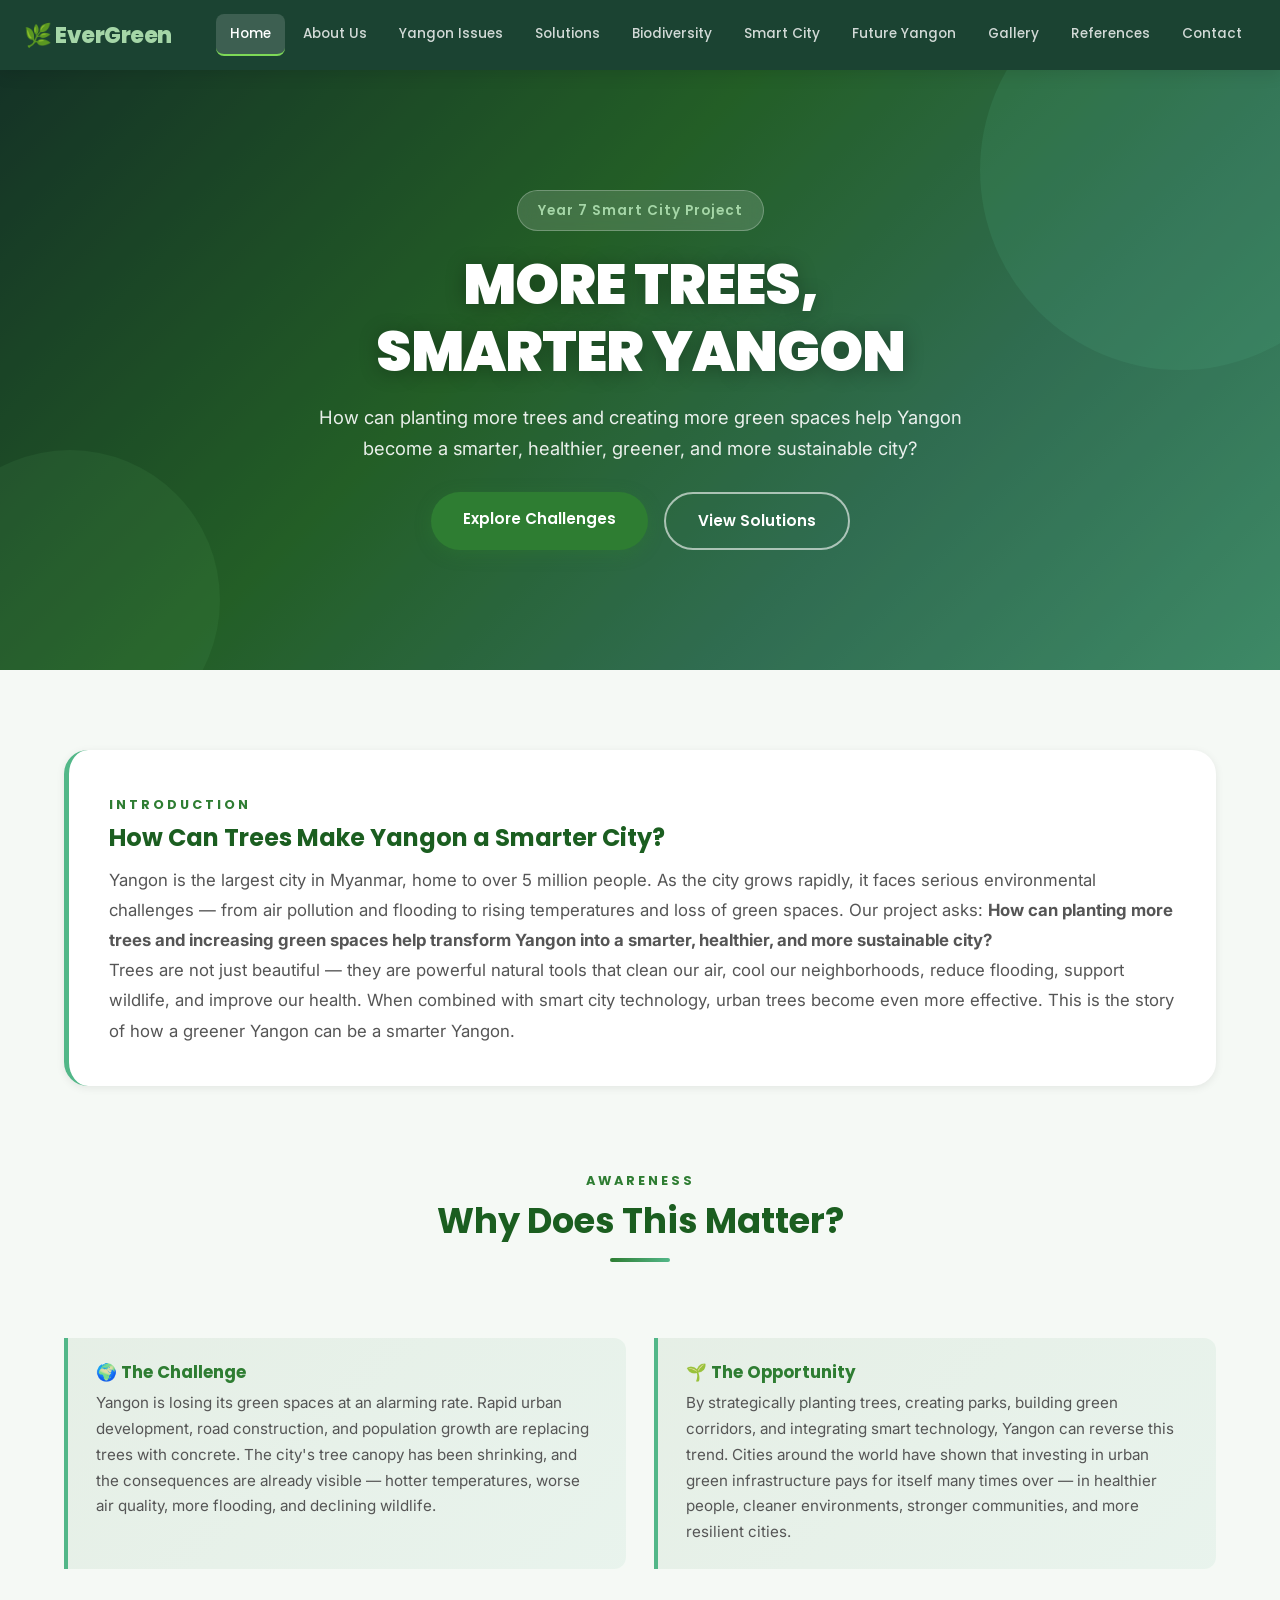
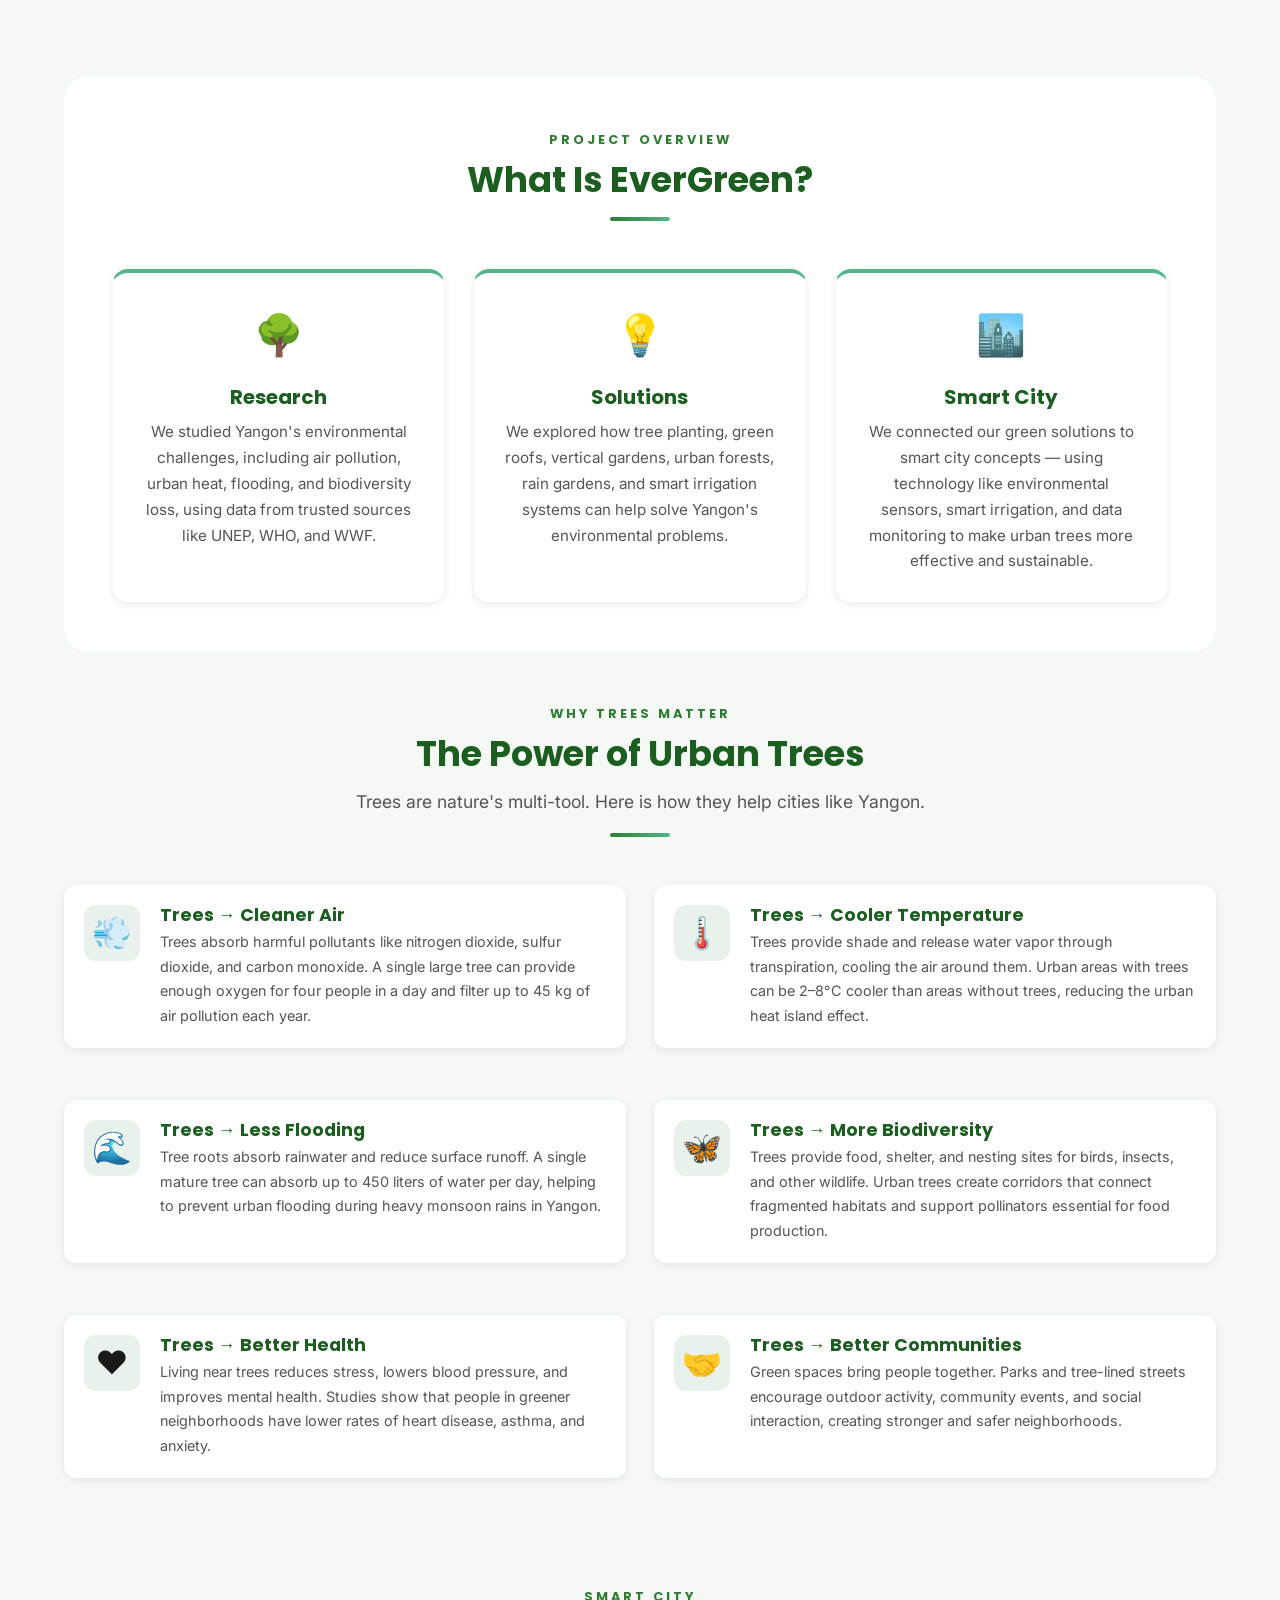
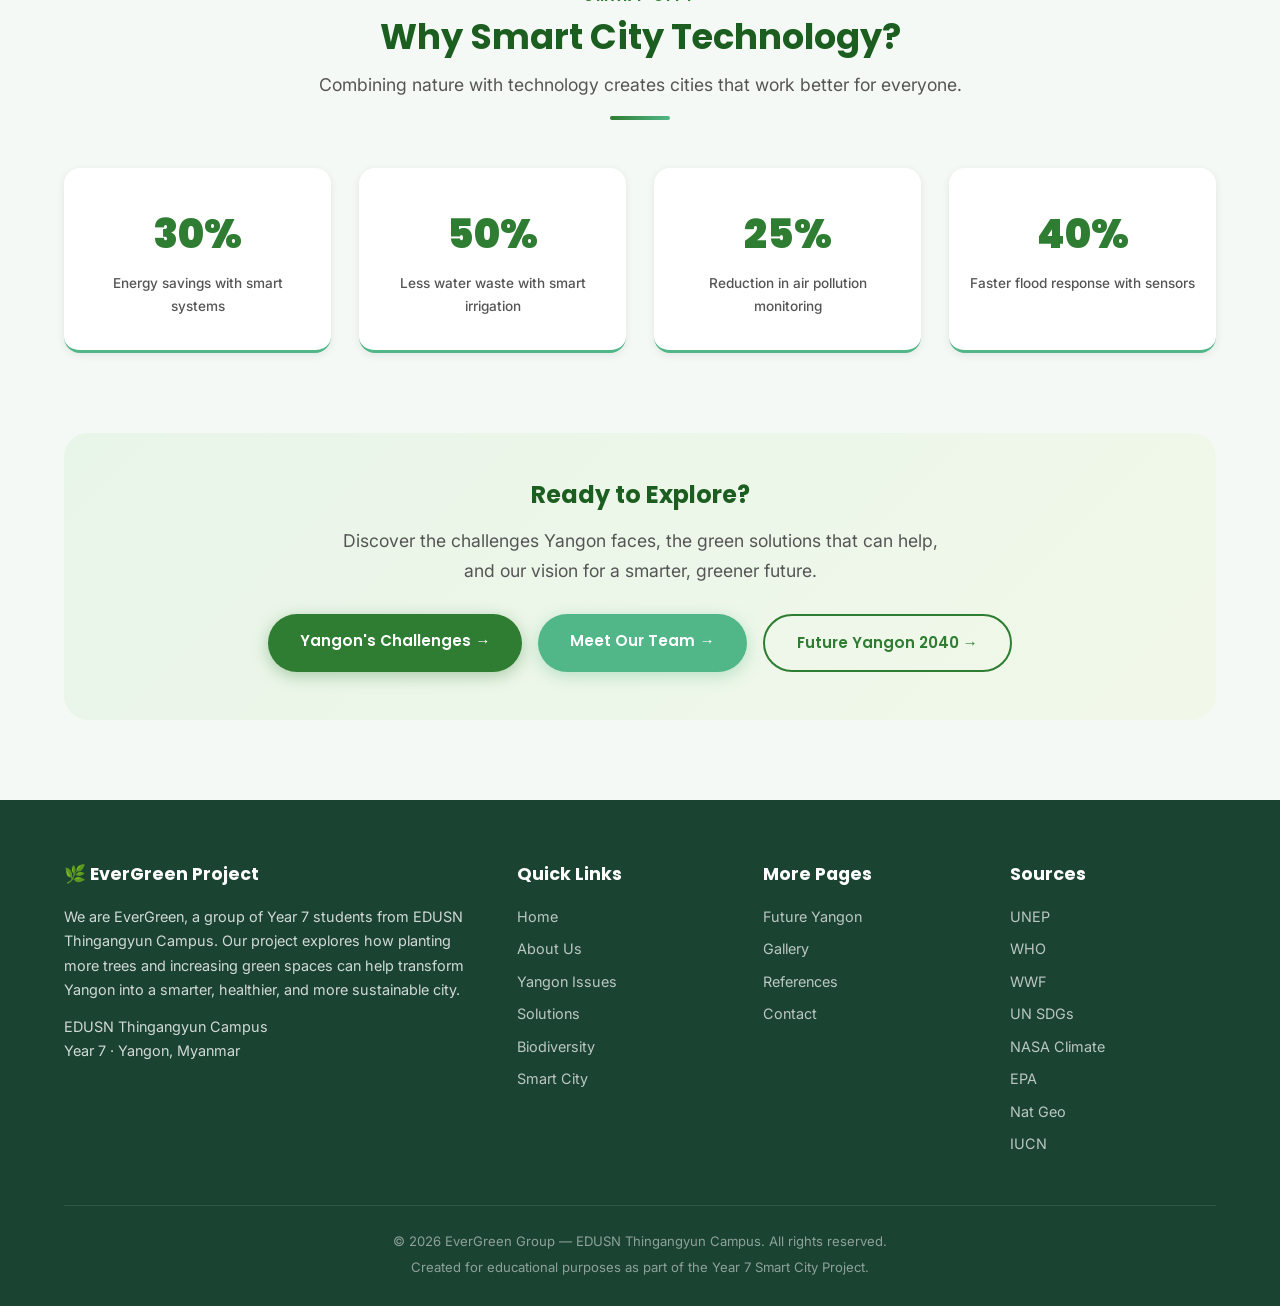
==== commit 319cc332: "Add files via upload" ====
--- a/EverGreen/index.html
+++ b/EverGreen/index.html
@@ -1,399 +1,264 @@
 <!DOCTYPE html>
 <html lang="en">
 <head>
-<meta charset="UTF-8">
-<meta name="viewport" content="width=device-width, initial-scale=1.0">
-<title>EverGreen — More Trees. Smarter Yangon. | EDUSN Year 7</title>
-<link href="https://fonts.googleapis.com/css2?family=Inter:wght@300;400;500;600;700&family=Syne:wght@400;500;600;700;800&display=swap" rel="stylesheet">
-<script src="https://cdnjs.cloudflare.com/ajax/libs/gsap/3.12.5/gsap.min.js"></script>
-<style>
-*,*::before,*::after{margin:0;padding:0;box-sizing:border-box}
-:root{
-  --deep:#04110b;--deep2:#071a10;--neon:#8cffae;--accent:#34ff95;
-  --glass:rgba(140,255,174,0.04);--glass-border:rgba(140,255,174,0.1);
-  --text:#e8f5ec;--text-dim:rgba(232,245,236,0.55);--text-muted:rgba(232,245,236,0.3);
-  --radius:20px;--radius-sm:12px;--radius-lg:28px;
-}
-html,body{height:100%;overflow:hidden;background:var(--deep);color:var(--text);font-family:'Inter',sans-serif;-webkit-font-smoothing:antialiased}
-h1,h2,h3,h4,h5{font-family:'Syne',sans-serif;font-weight:700;letter-spacing:-0.03em;line-height:1.05}
-a{text-decoration:none;color:inherit;cursor:pointer}
-::selection{background:var(--neon);color:var(--deep)}
-
-#app{height:100vh;width:100vw;position:relative;overflow:hidden}
-.page{position:absolute;top:0;left:0;width:100%;height:100%;overflow-y:auto;overflow-x:hidden;opacity:0;visibility:hidden;z-index:1;background:var(--deep);-webkit-overflow-scrolling:touch}
-.page.active{opacity:1;visibility:visible;z-index:2}
-.page::-webkit-scrollbar{width:4px}
-.page::-webkit-scrollbar-track{background:transparent}
-.page::-webkit-scrollbar-thumb{background:rgba(140,255,174,0.2);border-radius:2px}
-.page-inner{min-height:100vh;display:flex;flex-direction:column;justify-content:center;padding:100px 24px 100px;position:relative;z-index:2}
-.page-inner-left{align-items:flex-start}
-.page-inner-center{align-items:center;text-align:center}
-.section-inner{max-width:1280px;width:100%;margin:0 auto}
-.section-label{display:inline-flex;align-items:center;gap:8px;font-size:12px;font-weight:600;color:var(--neon);letter-spacing:0.15em;text-transform:uppercase;margin-bottom:16px}
-.section-label .dot{width:6px;height:6px;border-radius:50%;background:var(--neon)}
-.section-title{font-size:clamp(2.2rem,5vw,3.8rem);margin-bottom:20px;letter-spacing:-0.04em}
-.section-desc{font-size:clamp(1rem,1.8vw,1.15rem);color:var(--text-dim);max-width:620px;line-height:1.7;font-weight:300}
-.anim-item{opacity:0;transform:translateY(30px)}
-
-#loader{position:fixed;inset:0;z-index:10000;background:var(--deep);display:flex;flex-direction:column;align-items:center;justify-content:center;transition:opacity .8s,visibility .8s}
-#loader.hidden{opacity:0;visibility:hidden;pointer-events:none}
-#loader .logo-text{font-family:'Syne',sans-serif;font-size:clamp(2rem,5vw,3.5rem);font-weight:800;color:var(--neon);letter-spacing:-0.04em;opacity:0;transform:translateY(20px)}
-#loader .bar-wrap{width:200px;height:2px;background:rgba(140,255,174,0.1);border-radius:2px;margin-top:32px;overflow:hidden}
-#loader .bar-fill{height:100%;width:0;background:var(--neon);border-radius:2px;box-shadow:0 0 20px var(--neon)}
-#loader .load-percent{font-size:11px;color:var(--text-dim);margin-top:12px;letter-spacing:0.2em;text-transform:uppercase}
-
-#particles{position:fixed;inset:0;z-index:0;pointer-events:none}
-#mouse-glow{position:fixed;width:500px;height:500px;border-radius:50%;background:radial-gradient(circle,rgba(140,255,174,0.06) 0%,transparent 70%);pointer-events:none;z-index:1;transform:translate(-50%,-50%)}
-
-nav{position:fixed;top:0;left:0;right:0;z-index:1000;padding:12px 24px;background:rgba(4,17,11,0.8);backdrop-filter:blur(20px);-webkit-backdrop-filter:blur(20px);border-bottom:1px solid var(--glass-border)}
-.nav-inner{max-width:1320px;margin:0 auto;display:flex;align-items:center;justify-content:space-between}
-.nav-logo{font-family:'Syne',sans-serif;font-weight:800;font-size:1.3rem;color:var(--neon);display:flex;align-items:center;gap:8px;cursor:pointer}
-.nav-logo svg{width:26px;height:26px}
-.nav-links{display:flex;gap:4px;align-items:center}
-.nav-link{font-size:12px;font-weight:500;color:var(--text-dim);transition:all .3s;letter-spacing:0.02em;padding:8px 14px;border-radius:100px;cursor:pointer}
-.nav-link:hover,.nav-link.active{color:var(--neon);text-shadow:0 0 20px rgba(140,255,174,0.3);background:rgba(140,255,174,0.05)}
-.nav-cta{background:var(--neon) !important;color:var(--deep) !important;font-weight:600 !important}
-.nav-cta:hover{box-shadow:0 0 30px rgba(140,255,174,0.4) !important;transform:scale(1.05)}
-.hamburger{display:none;flex-direction:column;gap:5px;cursor:pointer;padding:8px;z-index:1001}
-.hamburger span{width:24px;height:2px;background:var(--text);border-radius:2px;transition:all .3s}
-.hamburger.active span:nth-child(1){transform:rotate(45deg) translate(5px,5px)}
-.hamburger.active span:nth-child(2){opacity:0}
-.hamburger.active span:nth-child(3){transform:rotate(-45deg) translate(5px,-5px)}
-.mobile-menu{position:fixed;inset:0;background:rgba(4,17,11,0.97);backdrop-filter:blur(30px);z-index:999;display:flex;flex-direction:column;align-items:center;justify-content:center;gap:20px;opacity:0;visibility:hidden;transition:all .4s}
-.mobile-menu.open{opacity:1;visibility:visible}
-.mobile-menu a{font-family:'Syne',sans-serif;font-size:1.6rem;font-weight:600;color:var(--text);transition:color .3s;padding:8px;cursor:pointer}
-.mobile-menu a:hover{color:var(--neon)}
-
-footer{position:fixed;bottom:0;left:0;right:0;z-index:900;padding:10px 24px;background:rgba(4,17,11,0.85);backdrop-filter:blur(20px);-webkit-backdrop-filter:blur(20px);border-top:1px solid var(--glass-border)}
-.footer-inner{max-width:1320px;margin:0 auto;display:flex;align-items:center;justify-content:space-between;gap:16px;flex-wrap:wrap}
-.footer-left{display:flex;align-items:center;gap:12px}
-.footer-left .nav-logo{font-size:1rem;margin-bottom:0}
-.footer-left p{font-size:0.72rem;color:var(--text-muted);font-weight:300}
-.footer-links{display:flex;gap:16px;align-items:center;flex-wrap:wrap}
-.footer-links a{font-size:0.75rem;color:var(--text-muted);transition:color .3s;font-weight:400;white-space:nowrap}
-.footer-links a:hover{color:var(--neon)}
-.footer-sep{width:1px;height:14px;background:var(--glass-border)}
-
-.btn-primary{display:inline-flex;align-items:center;gap:8px;padding:16px 36px;background:var(--neon);color:var(--deep);border-radius:100px;font-weight:600;font-size:14px;border:none;cursor:pointer;transition:all .3s;font-family:'Inter',sans-serif}
-.btn-primary:hover{box-shadow:0 0 40px rgba(140,255,174,0.4);transform:translateY(-2px) scale(1.02)}
-.btn-primary svg{width:18px;height:18px;transition:transform .3s}
-.btn-primary:hover svg{transform:translateX(3px)}
-.btn-secondary{display:inline-flex;align-items:center;gap:8px;padding:16px 36px;background:transparent;color:var(--text);border-radius:100px;font-weight:500;font-size:14px;border:1px solid var(--glass-border);cursor:pointer;transition:all .3s;font-family:'Inter',sans-serif;backdrop-filter:blur(10px)}
-.btn-secondary:hover{border-color:var(--neon);color:var(--neon);box-shadow:0 0 30px rgba(140,255,174,0.1);transform:translateY(-2px)}
-
-#home{background:linear-gradient(135deg,var(--deep) 0%,var(--deep2) 100%)}
-.hero-bg{position:absolute;inset:0;z-index:0}
-.hero-bg img{width:100%;height:100%;object-fit:cover;opacity:0.18;filter:saturate(0.5) brightness(0.35)}
-.hero-gradient{position:absolute;inset:0;background:linear-gradient(180deg,rgba(4,17,11,0.3) 0%,rgba(4,17,11,0.7) 50%,var(--deep) 100%);z-index:1}
-.hero-orb{position:absolute;border-radius:50%;filter:blur(100px);opacity:0.2;z-index:0}
-.hero-orb-1{width:600px;height:600px;background:rgba(52,255,149,0.15);top:-150px;right:-150px;animation:orbFloat 18s ease-in-out infinite}
-.hero-orb-2{width:400px;height:400px;background:rgba(140,255,174,0.08);bottom:-100px;left:-100px;animation:orbFloat 22s ease-in-out infinite reverse}
-@keyframes orbFloat{0%,100%{transform:translate(0,0)}25%{transform:translate(30px,-40px)}50%{transform:translate(-20px,30px)}75%{transform:translate(40px,20px)}}
-.hero-title{font-size:clamp(2.8rem,8vw,6.5rem);font-weight:800;line-height:0.92;letter-spacing:-0.05em;margin-bottom:28px}
-.hero-title .line{display:block;overflow:hidden}
-.hero-title .line-inner{display:block}
-.hero-title .highlight{color:var(--neon);text-shadow:0 0 80px rgba(140,255,174,0.25)}
-.hero-desc{font-size:clamp(1rem,2vw,1.2rem);color:var(--text-dim);max-width:600px;line-height:1.7;font-weight:300;margin-bottom:20px}
-.hero-sub{font-size:0.85rem;color:var(--text-muted);margin-bottom:48px;font-weight:400;letter-spacing:0.05em}
-.hero-buttons{display:flex;gap:16px;flex-wrap:wrap}
-.scroll-cue{position:absolute;bottom:80px;left:50%;transform:translateX(-50%);display:flex;flex-direction:column;align-items:center;gap:8px;color:var(--text-muted);font-size:11px;letter-spacing:0.15em;text-transform:uppercase;animation:cuePulse 2.5s infinite}
-.scroll-cue .cue-line{width:1px;height:30px;background:linear-gradient(to bottom,var(--neon),transparent)}
-@keyframes cuePulse{0%,100%{opacity:1;transform:translateX(-50%) translateY(0)}50%{opacity:0.5;transform:translateX(-50%) translateY(8px)}}
-
-.tree-chain{display:flex;flex-wrap:wrap;gap:8px;margin-top:24px}
-.tree-chain-item{display:inline-flex;align-items:center;gap:6px;padding:6px 14px;border-radius:100px;background:var(--glass);border:1px solid var(--glass-border);font-size:0.75rem;color:var(--neon);font-weight:500;letter-spacing:0.02em}
-.tree-chain-item .arrow{color:var(--text-muted);font-size:0.7rem}
-.tree-chain-item .tree-emoji{font-size:0.9rem}
-
-.about-intro{max-width:700px;margin-bottom:48px}
-.about-intro p{font-size:1.05rem;color:var(--text-dim);line-height:1.8;font-weight:300;margin-top:16px}
-.about-grid{display:grid;grid-template-columns:repeat(3,1fr);gap:16px;margin-bottom:48px}
-.about-card{padding:24px;border-radius:var(--radius);background:var(--glass);border:1px solid var(--glass-border);backdrop-filter:blur(10px);transition:all .4s;cursor:default}
-.about-card:hover{border-color:rgba(140,255,174,0.25);transform:translateY(-3px);box-shadow:0 16px 40px rgba(0,0,0,0.3)}
-.about-card-icon{width:40px;height:40px;border-radius:var(--radius-sm);background:rgba(140,255,174,0.08);display:flex;align-items:center;justify-content:center;margin-bottom:12px;color:var(--neon)}
-.about-card h4{font-size:0.8rem;font-weight:600;color:var(--neon);letter-spacing:0.08em;text-transform:uppercase;margin-bottom:4px;font-family:'Inter',sans-serif}
-.about-card p{font-size:0.9rem;color:var(--text);line-height:1.4;font-weight:400}
-.team-avatars{display:flex;gap:20px;flex-wrap:wrap;justify-content:center}
-.team-member{display:flex;flex-direction:column;align-items:center;gap:6px}
-.team-avatar{width:50px;height:50px;border-radius:50%;background:linear-gradient(135deg,rgba(140,255,174,0.2),rgba(52,255,149,0.05));border:1px solid var(--glass-border);display:flex;align-items:center;justify-content:center;font-family:'Syne',sans-serif;font-weight:700;color:var(--neon);font-size:1.1rem}
-.team-name{font-size:0.8rem;color:var(--text-dim)}
-
-.issues-grid{display:grid;grid-template-columns:repeat(3,1fr);gap:16px}
-.issue-card{padding:24px;border-radius:var(--radius);background:var(--glass);border:1px solid var(--glass-border);backdrop-filter:blur(10px);transition:all .4s;cursor:default;position:relative;overflow:hidden}
-.issue-card::before{content:'';position:absolute;top:0;left:0;right:0;height:2px;background:linear-gradient(90deg,transparent,var(--neon),transparent);opacity:0;transition:opacity .4s}
-.issue-card:hover::before{opacity:1}
-.issue-card:hover{border-color:rgba(140,255,174,0.2);transform:translateY(-3px);box-shadow:0 16px 40px rgba(0,0,0,0.3)}
-.issue-icon{font-size:1.6rem;margin-bottom:12px;display:block}
-.issue-card h4{font-size:1rem;margin-bottom:8px;font-weight:600}
-.issue-card p{font-size:0.8rem;color:var(--text-dim);line-height:1.5;font-weight:300;margin-bottom:12px}
-.issue-tree-solution{font-size:0.75rem;color:var(--neon);padding-top:12px;border-top:1px solid var(--glass-border);display:flex;align-items:flex-start;gap:6px;line-height:1.4;font-weight:500}
-.issue-tree-solution::before{content:'🌳';flex-shrink:0;font-size:0.85rem}
-
-.solutions-grid{display:grid;grid-template-columns:repeat(3,1fr);gap:16px}
-.solution-card{padding:24px 20px;border-radius:var(--radius);background:var(--glass);border:1px solid var(--glass-border);backdrop-filter:blur(10px);transition:all .4s;cursor:default;position:relative;overflow:hidden}
-.solution-card::after{content:'';position:absolute;inset:0;border-radius:var(--radius);background:radial-gradient(circle at 50% 0%,rgba(140,255,174,0.06),transparent 70%);opacity:0;transition:opacity .4s}
-.solution-card:hover::after{opacity:1}
-.solution-card:hover{border-color:rgba(140,255,174,0.25);transform:translateY(-4px);box-shadow:0 20px 50px rgba(0,0,0,0.3)}
-.solution-icon{width:48px;height:48px;border-radius:50%;background:rgba(140,255,174,0.08);display:flex;align-items:center;justify-content:center;margin-bottom:12px;font-size:1.3rem;transition:all .4s;position:relative;z-index:1}
-.solution-card:hover .solution-icon{background:rgba(140,255,174,0.15);box-shadow:0 0 25px rgba(140,255,174,0.2);transform:scale(1.1)}
-.solution-card h4{font-size:0.95rem;margin-bottom:6px;font-weight:600;position:relative;z-index:1}
-.solution-card p{font-size:0.78rem;color:var(--text-dim);line-height:1.5;font-weight:300;position:relative;z-index:1;margin-bottom:10px}
-.solution-benefit{font-size:0.7rem;color:var(--neon);font-weight:500;position:relative;z-index:1;display:flex;align-items:center;gap:4px}
-.solution-benefit::before{content:'✓';font-weight:700}
-
-.future-grid{display:grid;grid-template-columns:repeat(4,1fr);gap:16px}
-.future-card{position:relative;border-radius:var(--radius-lg);overflow:hidden;aspect-ratio:1/1;cursor:default}
-.future-card img{width:100%;height:100%;object-fit:cover;transition:transform .8s cubic-bezier(0.16,1,0.3,1),filter .8s;filter:brightness(0.3) saturate(0.5)}
-.future-card:hover img{transform:scale(1.05);filter:brightness(0.45) saturate(0.8)}
-.future-card .card-overlay{position:absolute;inset:0;background:linear-gradient(180deg,transparent 20%,rgba(4,17,11,0.95) 100%);z-index:1}
-.future-card .card-content{position:absolute;bottom:0;left:0;right:0;padding:24px;z-index:2}
-.future-card .card-tag{display:inline-block;padding:4px 10px;border-radius:100px;background:rgba(140,255,174,0.12);color:var(--neon);font-size:9px;font-weight:600;letter-spacing:0.1em;text-transform:uppercase;margin-bottom:8px;backdrop-filter:blur(10px)}
-.future-card h3{font-size:1.1rem;margin-bottom:4px}
-.future-card p{font-size:0.75rem;color:var(--text-dim);font-weight:300;line-height:1.4}
-
-.gallery-grid{display:grid;grid-template-columns:repeat(4,1fr);grid-auto-rows:180px;gap:12px}
-.gallery-item{position:relative;border-radius:var(--radius);overflow:hidden;cursor:pointer}
-.gallery-item:nth-child(1){grid-column:span 2;grid-row:span 2}
-.gallery-item:nth-child(5){grid-row:span 2}
-.gallery-item:nth-child(8){grid-column:span 2}
-.gallery-item img{width:100%;height:100%;object-fit:cover;transition:transform .6s cubic-bezier(0.16,1,0.3,1);filter:brightness(0.5) saturate(0.7)}
-.gallery-item:hover img{transform:scale(1.06);filter:brightness(0.7) saturate(1)}
-.gallery-item .g-overlay{position:absolute;inset:0;background:linear-gradient(180deg,transparent 40%,rgba(4,17,11,0.85) 100%);opacity:0;transition:opacity .4s;display:flex;align-items:flex-end;padding:16px}
-.gallery-item:hover .g-overlay{opacity:1}
-.gallery-item .g-overlay span{font-size:0.85rem;font-weight:500;color:var(--neon)}
-
-.ref-grid{display:grid;grid-template-columns:repeat(4,1fr);gap:16px}
-.ref-card{padding:20px;border-radius:var(--radius);background:var(--glass);border:1px solid var(--glass-border);backdrop-filter:blur(10px);transition:all .4s;cursor:default;display:flex;align-items:center;gap:14px}
-.ref-card:hover{border-color:rgba(140,255,174,0.2);transform:translateY(-2px);box-shadow:0 12px 30px rgba(0,0,0,0.3)}
-.ref-icon{width:40px;height:40px;border-radius:var(--radius-sm);background:rgba(140,255,174,0.08);display:flex;align-items:center;justify-content:center;flex-shrink:0;color:var(--neon)}
-.ref-card h4{font-size:0.85rem;font-weight:600;font-family:'Inter',sans-serif;letter-spacing:0}
-.ref-card p{font-size:0.72rem;color:var(--text-muted);margin-top:2px}
-
-.join-grid{display:grid;grid-template-columns:1fr 1fr;gap:48px;align-items:start}
-.join-info h3{font-size:1.8rem;margin-bottom:14px}
-.join-info p{color:var(--text-dim);line-height:1.7;font-weight:300;margin-bottom:20px;font-size:0.95rem}
-.pledge-box{padding:24px;border-radius:var(--radius);background:var(--glass);border:1px solid var(--glass-border);margin-bottom:20px}
-.pledge-box h4{font-size:0.95rem;margin-bottom:6px;color:var(--neon);font-family:'Inter',sans-serif;font-weight:600}
-.pledge-box p{font-size:0.85rem;color:var(--text-dim);line-height:1.6;font-weight:300;font-style:italic}
-.contact-form{padding:32px;border-radius:var(--radius-lg);background:var(--glass);border:1px solid var(--glass-border);backdrop-filter:blur(20px)}
-.form-group{position:relative;margin-bottom:18px}
-.form-group label{position:absolute;top:14px;left:14px;font-size:0.85rem;color:var(--text-muted);pointer-events:none;transition:all .3s;font-weight:400}
-.form-group input,.form-group textarea{width:100%;padding:14px;background:rgba(140,255,174,0.03);border:1px solid var(--glass-border);border-radius:var(--radius-sm);color:var(--text);font-family:'Inter',sans-serif;font-size:0.9rem;outline:none;transition:border-color .3s,box-shadow .3s;resize:none}
-.form-group input:focus,.form-group textarea:focus{border-color:var(--neon);box-shadow:0 0 20px rgba(140,255,174,0.08)}
-.form-group input:focus+label,.form-group input:not(:placeholder-shown)+label,.form-group textarea:focus+label,.form-group textarea:not(:placeholder-shown)+label{top:-8px;left:12px;font-size:0.7rem;color:var(--neon);background:var(--deep2);padding:0 6px}
-.form-group textarea{min-height:100px}
-.form-submit{width:100%;padding:14px;background:var(--neon);color:var(--deep);border:none;border-radius:var(--radius-sm);font-family:'Inter',sans-serif;font-size:14px;font-weight:600;cursor:pointer;transition:all .3s}
-.form-submit:hover{box-shadow:0 0 40px rgba(140,255,174,0.4);transform:translateY(-2px)}
-
-.toast{position:fixed;bottom:60px;right:32px;padding:14px 24px;background:rgba(4,17,11,0.9);border:1px solid var(--glass-border);backdrop-filter:blur(20px);border-radius:var(--radius-sm);color:var(--neon);font-size:0.85rem;font-weight:500;z-index:10001;transform:translateY(100px);opacity:0;transition:all .4s cubic-bezier(0.16,1,0.3,1)}
-.toast.show{transform:translateY(0);opacity:1}
-
-@media(max-width:1024px){.about-grid,.solutions-grid,.future-grid,.ref-grid{grid-template-columns:repeat(2,1fr)}.join-grid{grid-template-columns:1fr;gap:32px}}
-@media(max-width:768px){.nav-links{display:none}.hamburger{display:flex}.issues-grid,.gallery-grid{grid-template-columns:1fr 1fr}.gallery-grid{grid-auto-rows:140px}.gallery-item:nth-child(1){grid-column:span 2;grid-row:span 1}.gallery-item:nth-child(5){grid-row:span 1}.gallery-item:nth-child(8){grid-column:span 1}.about-grid,.solutions-grid,.ref-grid,.future-grid{grid-template-columns:1fr}.page-inner{padding:80px 20px 80px}.footer-links{display:none}.footer-sep{display:none}.tree-chain{gap:6px}.tree-chain-item{font-size:0.7rem;padding:5px 10px}}
-@media(max-width:480px){.issues-grid,.gallery-grid{grid-template-columns:1fr}.gallery-grid{grid-auto-rows:180px}.gallery-item:nth-child(1){grid-column:span 1}}
-</style>
+    <meta charset="UTF-8">
+    <meta name="viewport" content="width=device-width, initial-scale=1.0">
+    <title>EverGreen — More Trees, Smarter Yangon</title>
+    <link rel="stylesheet" href="style.css">
+    <link rel="stylesheet" href="https://cdnjs.cloudflare.com/ajax/libs/font-awesome/6.5.0/css/all.min.css">
 </head>
-<body>
-
-<div id="loader"><div class="logo-text">EverGreen</div><div class="bar-wrap"><div class="bar-fill"></div></div><div class="load-percent">0%</div></div>
-<canvas id="particles"></canvas>
-<div id="mouse-glow"></div>
-
-<div class="mobile-menu" id="mobileMenu">
-  <a data-target="home">Home</a><a data-target="about">About Us</a><a data-target="issues">Challenges</a><a data-target="solutions">Green Solutions</a><a data-target="future">Future Yangon</a><a data-target="gallery">Gallery</a><a data-target="references">References</a><a data-target="join">Join Us</a>
-</div>
-
-<nav id="navbar"><div class="nav-inner">
-  <div class="nav-logo" data-target="home"><svg viewBox="0 0 28 28" fill="none"><circle cx="14" cy="14" r="12" stroke="#8cffae" stroke-width="1.5"/><path d="M14 6C14 6 8 12 8 16C8 19.3 10.7 22 14 22C17.3 22 20 19.3 20 16C20 12 14 6 14 6Z" fill="#8cffae" fill-opacity="0.3" stroke="#8cffae" stroke-width="1.2"/></svg>EverGreen</div>
-  <div class="nav-links">
-    <span class="nav-link" data-target="home">Home</span><span class="nav-link" data-target="about">About</span><span class="nav-link" data-target="issues">Challenges</span><span class="nav-link" data-target="solutions">Green Solutions</span><span class="nav-link" data-target="future">Future Yangon</span><span class="nav-link" data-target="gallery">Gallery</span><span class="nav-link" data-target="references">References</span><span class="nav-link nav-cta" data-target="join">Join Us</span>
-  </div>
-  <div class="hamburger" id="hamburger"><span></span><span></span><span></span></div>
-</div></nav>
-
-<footer><div class="footer-inner">
-  <div class="footer-left"><div class="nav-logo" data-target="home" style="font-size:0.95rem"><svg viewBox="0 0 28 28" fill="none" width="20" height="20"><circle cx="14" cy="14" r="12" stroke="#8cffae" stroke-width="1.5"/><path d="M14 6C14 6 8 12 8 16C8 19.3 10.7 22 14 22C17.3 22 20 19.3 20 16C20 12 14 6 14 6Z" fill="#8cffae" fill-opacity="0.3" stroke="#8cffae" stroke-width="1.2"/></svg>EverGreen</div><span class="footer-sep"></span><p>© EverGreen 2026 · EDUSN Thingangyun · Yangon, Myanmar</p></div>
-  <div class="footer-links"><a data-target="about">About</a><a data-target="issues">Challenges</a><a data-target="solutions">Solutions</a><a data-target="gallery">Gallery</a><span class="footer-sep"></span><a href="https://www.unep.org" target="_blank" rel="noopener">UNEP</a><a href="https://www.wwf.org" target="_blank" rel="noopener">WWF</a></div>
-</div></footer>
-
-<div id="app">
-
-  <!-- ==================== HOME ==================== -->
-  <section id="home" class="page active">
-    <div class="hero-bg"><img src="https://upload.wikimedia.org/wikipedia/commons/thumb/0/09/Shwedagon_Pagoda_in_Yangon%2C_Myanmar.jpg/1280px-Shwedagon_Pagoda_in_Yangon%2C_Myanmar.jpg" alt="Shwedagon Pagoda Yangon"><div class="hero-gradient"></div></div>
-    <div class="hero-orb hero-orb-1"></div><div class="hero-orb hero-orb-2"></div>
-    <div class="page-inner page-inner-center"><div class="section-inner" style="display:flex;flex-direction:column;align-items:center">
-      <div class="anim-item hero-badge" style="display:inline-flex;align-items:center;gap:8px;padding:8px 20px;border-radius:100px;background:var(--glass);border:1px solid var(--glass-border);font-size:11px;font-weight:600;color:var(--neon);letter-spacing:0.15em;text-transform:uppercase;margin-bottom:32px;backdrop-filter:blur(10px)"><span style="width:6px;height:6px;border-radius:50%;background:var(--neon);box-shadow:0 0 10px var(--neon)"></span> Urban Greening for Yangon</div>
-      <h1 class="hero-title anim-item"><span class="line"><span class="line-inner">More Trees.</span></span><span class="line"><span class="line-inner"><span class="highlight">Smarter</span> Cities.</span></span><span class="line"><span class="line-inner">Better Futures.</span></span></h1>
-      <p class="hero-desc anim-item">How can planting more trees and increasing green spaces transform Yangon into a smarter, greener, healthier, and more sustainable city?</p>
-      <p class="hero-sub anim-item">By EverGreen · EDUSN Thingangyun Campus</p>
-      <div class="hero-buttons anim-item">
-        <button class="btn-primary" data-target="issues">The Challenges <svg viewBox="0 0 24 24" fill="none" stroke="currentColor" stroke-width="2" stroke-linecap="round" stroke-linejoin="round"><path d="M5 12h14"/><path d="m12 5 7 7-7 7"/></svg></button>
-        <button class="btn-secondary" data-target="solutions">Green Solutions</button>
-      </div>
-      <div class="tree-chain anim-item">
-        <span class="tree-chain-item"><span class="tree-emoji">🌳</span> More Trees</span>
-        <span class="tree-chain-item"><span class="arrow">→</span> Cleaner Air</span>
-        <span class="tree-chain-item"><span class="arrow">→</span> Cooler Cities</span>
-        <span class="tree-chain-item"><span class="arrow">→</span> Less Flooding</span>
-        <span class="tree-chain-item"><span class="arrow">→</span> Better Future</span>
-      </div>
-    </div></div>
-    <div class="scroll-cue">Scroll<span class="cue-line"></span></div>
-  </section>
-
-  <!-- ==================== ABOUT ==================== -->
-  <section id="about" class="page"><div class="page-inner page-inner-left"><div class="section-inner">
-    <span class="section-label anim-item"><span class="dot"></span> About Us</span>
-    <h2 class="section-title anim-item">Who We Are</h2>
-    <div class="about-intro anim-item"><p>We are <strong style="color:var(--neon)">EverGreen</strong>, a group of Year 7 students from EDUSN Thingangyun Campus. Our project explores how planting more trees, creating more green spaces, and using Smart City ideas can help transform Yangon into a cleaner, healthier, and more sustainable city. Through this website, we aim to raise awareness and inspire our community to take action for a greener future.</p></div>
-    <div class="about-grid">
-      <div class="about-card anim-item"><div class="about-card-icon"><svg width="18" height="18" viewBox="0 0 24 24" fill="none" stroke="currentColor" stroke-width="1.8"><path d="M3 21h18"/><path d="M5 21V7l8-4v18"/><path d="M19 21V11l-6-4"/></svg></div><h4>School</h4><p>EDUSN Thingangyun Campus</p></div>
-      <div class="about-card anim-item"><div class="about-card-icon"><svg width="18" height="18" viewBox="0 0 24 24" fill="none" stroke="currentColor" stroke-width="1.8"><path d="M22 10v6M2 10l10-5 10 5-10 5z"/><path d="M6 12v5c0 2 4 3 6 3s6-1 6-3v-5"/></svg></div><h4>Grade</h4><p>Year 7</p></div>
-      <div class="about-card anim-item"><div class="about-card-icon"><svg width="18" height="18" viewBox="0 0 24 24" fill="none" stroke="currentColor" stroke-width="1.8"><circle cx="12" cy="12" r="10"/><path d="M8 14s1.5 2 4 2 4-2 4-2"/></svg></div><h4>Group</h4><p>EverGreen</p></div>
-      <div class="about-card anim-item"><div class="about-card-icon"><svg width="18" height="18" viewBox="0 0 24 24" fill="none" stroke="currentColor" stroke-width="1.8"><circle cx="12" cy="12" r="10"/><path d="M12 16v-4"/><path d="M12 8h.01"/></svg></div><h4>Mission</h4><p>Exploring how trees and green spaces can transform Yangon.</p></div>
-      <div class="about-card anim-item"><div class="about-card-icon"><svg width="18" height="18" viewBox="0 0 24 24" fill="none" stroke="currentColor" stroke-width="1.8"><path d="M1 12s4-8 11-8 11 8 11 8-4 8-11 8-11-8-11-8z"/><circle cx="12" cy="12" r="3"/></svg></div><h4>Vision</h4><p>A greener, smarter, and healthier Yangon for future generations.</p></div>
-      <div class="about-card anim-item"><div class="about-card-icon"><svg width="18" height="18" viewBox="0 0 24 24" fill="none" stroke="currentColor" stroke-width="1.8"><path d="M12 22s8-4 8-10V5l-8-3-8 3v7c0 6 8 10 8 10z"/></svg></div><h4>Values</h4><p>Awareness, Responsibility, Innovation, Positive Change</p></div>
-    </div>
-    <div style="text-align:center;margin-top:16px"><span class="section-label anim-item" style="justify-content:center"><span class="dot"></span> Our Team</span><div class="team-avatars anim-item"><div class="team-member"><div class="team-avatar">I</div><span class="team-name">Iris</span></div><div class="team-member"><div class="team-avatar">A</div><span class="team-name">Aria</span></div><div class="team-member"><div class="team-avatar">M</div><span class="team-name">Marco</span></div><div class="team-member"><div class="team-avatar">R</div><span class="team-name">Ren</span></div></div></div>
-  </div></div></section>
-
-  <!-- ==================== CHALLENGES ==================== -->
-  <section id="issues" class="page"><div class="page-inner page-inner-left"><div class="section-inner">
-    <span class="section-label anim-item"><span class="dot"></span> Urban Challenges</span>
-    <h2 class="section-title anim-item">Challenges Facing<br>Yangon Today</h2>
-    <p class="section-desc anim-item" style="margin-bottom:40px">Yangon is rapidly developing, but urban growth has reduced natural green spaces. This creates serious problems for our health, environment, and quality of life.</p>
-    <div class="issues-grid">
-      <div class="issue-card anim-item"><span class="issue-icon">🏙️</span><h4>Lack of Green Spaces</h4><p>Expansion of buildings and roads has replaced trees and parks. Many neighborhoods have limited public parks and fewer trees than before.</p><div class="issue-tree-solution">Trees provide shade, cleaner air, and cooler neighborhoods for communities.</div></div>
-      <div class="issue-card anim-item"><span class="issue-icon">🏭</span><h4>Air Pollution</h4><p>Traffic congestion, vehicle emissions, and industrial activities severely degrade Yangon's air quality, posing serious health risks to citizens.</p><div class="issue-tree-solution">Trees naturally filter pollutants and produce oxygen, improving the air we breathe.</div></div>
-      <div class="issue-card anim-item"><span class="issue-icon">🌡️</span><h4>Urban Heat</h4><p>Concrete and asphalt absorb and trap heat. Without enough tree cover, Yangon's neighborhoods are becoming significantly hotter.</p><div class="issue-tree-solution">Tree canopies provide natural shade and cool the air through evapotranspiration.</div></div>
-      <div class="issue-card anim-item"><span class="issue-icon">🦜</span><h4>Loss of Biodiversity</h4><p>Fewer trees mean fewer birds, insects, and pollinators. Habitat loss is threatening Yangon's urban wildlife and ecosystems.</p><div class="issue-tree-solution">Planting native trees restores habitats and brings wildlife back to the city.</div></div>
-      <div class="issue-card anim-item"><span class="issue-icon">🌧️</span><h4>Flooding</h4><p>During the rainy season, rainwater runoff overwhelms drainage. Without natural absorption from trees and soil, flooding worsens.</p><div class="issue-tree-solution">Tree roots absorb water and green spaces reduce runoff, preventing floods.</div></div>
-    </div>
-  </div></div></section>
-
-  <!-- ==================== SOLUTIONS ==================== -->
-  <section id="solutions" class="page"><div class="page-inner page-inner-left"><div class="section-inner">
-    <span class="section-label anim-item"><span class="dot"></span> Green Solutions</span>
-    <h2 class="section-title anim-item">Building a Greener<br>Yangon</h2>
-    <p class="section-desc anim-item" style="margin-bottom:40px">Trees and green spaces are the foundation of a smarter, healthier city. Here is how we can use nature and technology together to transform Yangon.</p>
-    <div class="solutions-grid">
-      <div class="solution-card anim-item"><div class="solution-icon">🌳</div><h4>Tree Planting Programs</h4><p>Organized campaigns to plant thousands of native trees across Yangon's streets, schools, and neighborhoods.</p><div class="solution-benefit">Cleaner air, more oxygen, cooler temperatures, better biodiversity</div></div>
-      <div class="solution-card anim-item"><div class="solution-icon">🏞️</div><h4>Smart Urban Parks</h4><p>Parks with solar-powered lighting, smart irrigation systems, digital information boards, and community spaces.</p><div class="solution-benefit">Efficient green spaces that educate and connect communities</div></div>
-      <div class="solution-card anim-item"><div class="solution-icon">🏫</div><h4>Green School Campaigns</h4><p>Students planting trees, maintaining gardens, promoting awareness, and participating in environmental projects.</p><div class="solution-benefit">Youth empowerment and hands-on environmental education</div></div>
-      <div class="solution-card anim-item"><div class="solution-icon">🌱</div><h4>Vertical Gardens</h4><p>Plant-covered walls and green facades that bring nature into dense urban areas where space is limited.</p><div class="solution-benefit">Urban greening without requiring ground-level space</div></div>
-      <div class="solution-card anim-item"><div class="solution-icon">🏡</div><h4>Green Rooftops</h4><p>Gardens on building rooftops that reduce temperatures, improve air quality, and increase biodiversity.</p><div class="solution-benefit">Temperature reduction, improved air quality, more habitat</div></div>
-      <div class="solution-card anim-item"><div class="solution-icon">📡</div><h4>Smart Tree Monitoring</h4><p>Sensors that monitor tree growth, soil moisture, and tree health — connecting sustainability with Smart City innovation.</p><div class="solution-benefit">Data-driven tree care and smarter urban forest management</div></div>
-    </div>
-  </div></div></section>
-
-  <!-- ==================== FUTURE YANGON 2040 ==================== -->
-  <section id="future" class="page"><div class="page-inner page-inner-left"><div class="section-inner">
-    <span class="section-label anim-item"><span class="dot"></span> Future Vision</span>
-    <h2 class="section-title anim-item">Our Vision for<br>Yangon 2040</h2>
-    <p class="section-desc anim-item" style="margin-bottom:12px">Imagine a Yangon where nature and technology work together to create a healthier, more beautiful, and more sustainable city for everyone.</p>
-    <p class="anim-item" style="font-size:0.7rem;color:var(--text-muted);margin-bottom:32px;font-style:italic">* Visualizations inspired by global eco-city concepts and smart green architecture.</p>
-    <div class="future-grid">
-      <div class="future-card anim-item"><img src="https://images.unsplash.com/photo-1480714378408-67cf0d13bc1b?w=600&q=80" alt="Future Tree-Lined Streets"><div class="card-overlay"></div><div class="card-content"><span class="card-tag">Streets</span><h3>Streets Lined with Trees</h3><p>Shady, beautiful roads in every district.</p></div></div>
-      <div class="future-card anim-item"><img src="https://images.unsplash.com/photo-1585320806297-9794b3e4eeae?w=600&q=80" alt="Future Smart Parks"><div class="card-overlay"></div><div class="card-content"><span class="card-tag">Technology</span><h3>Smart Parks</h3><p>Connected green spaces with smart technology.</p></div></div>
-      <div class="future-card anim-item"><img src="https://images.unsplash.com/photo-1449844908441-8829872d2607?w=600&q=80" alt="Future Green Neighborhoods"><div class="card-overlay"></div><div class="card-content"><span class="card-tag">Community</span><h3>Green Neighborhoods</h3><p>Every area has parks and gardens nearby.</p></div></div>
-      <div class="future-card anim-item"><img src="https://images.unsplash.com/photo-1470071459604-3b5ec3a7fe05?w=600&q=80" alt="Future Thriving Biodiversity"><div class="card-overlay"></div><div class="card-content"><span class="card-tag">Nature</span><h3>Thriving Biodiversity</h3><p>Birds, butterflies, and wildlife across the city.</p></div></div>
-      <div class="future-card anim-item"><img src="https://images.unsplash.com/photo-1518173946687-a1e0e2a2f635?w=600&q=80" alt="Future Cleaner Air"><div class="card-overlay"></div><div class="card-content"><span class="card-tag">Health</span><h3>Cleaner Air</h3><p>Trees filtering pollutants for healthier breathing.</p></div></div>
-      <div class="future-card anim-item"><img src="https://images.unsplash.com/photo-1501854140801-50d01698950b?w=600&q=80" alt="Future Green Corridors"><div class="card-overlay"></div><div class="card-content"><span class="card-tag">Network</span><h3>Green Corridors</h3><p>Linked greenways connecting communities.</p></div></div>
-      <div class="future-card anim-item"><img src="https://images.unsplash.com/photo-1441974231531-c6227db76b6e?w=600&q=80" alt="Future Reduced Flooding"><div class="card-overlay"></div><div class="card-content"><span class="card-tag">Safety</span><h3>Reduced Flooding</h3><p>Trees and soil absorbing rainy season water.</p></div></div>
-      <div class="future-card anim-item"><img src="https://images.unsplash.com/photo-1502082553048-f009c37129b9?w=600&q=80" alt="Future Beautiful Public Spaces"><div class="card-overlay"></div><div class="card-content"><span class="card-tag">People</span><h3>Beautiful Public Spaces</h3><p>A more livable, attractive Yangon for all.</p></div></div>
-    </div>
-  </div></div></section>
-
-  <!-- ==================== GALLERY ==================== -->
-  <section id="gallery" class="page"><div class="page-inner page-inner-left"><div class="section-inner">
-    <span class="section-label anim-item"><span class="dot"></span> Gallery</span>
-    <h2 class="section-title anim-item">Yangon's Greenery<br>&amp; Beauty</h2>
-    <p class="section-desc anim-item" style="margin-bottom:40px">A visual look at the green spaces, trees, and nature that make Yangon beautiful — and the potential for even more.</p>
-    <div class="gallery-grid">
-      <div class="gallery-item anim-item"><img src="https://upload.wikimedia.org/wikipedia/commons/thumb/0/09/Shwedagon_Pagoda_in_Yangon%2C_Myanmar.jpg/1280px-Shwedagon_Pagoda_in_Yangon%2C_Myanmar.jpg" alt="Shwedagon Pagoda"><div class="g-overlay"><span>Shwedagon Pagoda</span></div></div>
-      <div class="gallery-item anim-item"><img src="https://upload.wikimedia.org/wikipedia/commons/thumb/6/60/Kandawgyi_Lake_Yangon.jpg/800px-Kandawgyi_Lake_Yangon.jpg" alt="Kandawgyi Lake"><div class="g-overlay"><span>Kandawgyi Lake</span></div></div>
-      <div class="gallery-item anim-item"><img src="https://upload.wikimedia.org/wikipedia/commons/thumb/2/23/Yangon_street.jpg/800px-Yangon_street.jpg" alt="Yangon Streets"><div class="g-overlay"><span>Yangon's Green Streets</span></div></div>
-      <div class="gallery-item anim-item"><img src="https://images.unsplash.com/photo-1502082553048-f009c37129b9?w=600&q=80" alt="Tree-Lined Avenues"><div class="g-overlay"><span>Tree-Lined Avenues</span></div></div>
-      <div class="gallery-item anim-item"><img src="https://upload.wikimedia.org/wikipedia/commons/thumb/6/6c/Yangon_skyline.jpg/800px-Yangon_skyline.jpg" alt="Downtown Yangon"><div class="g-overlay"><span>Downtown Skyline</span></div></div>
-      <div class="gallery-item anim-item"><img src="https://images.unsplash.com/photo-1441974231531-c6227db76b6e?w=600&q=80" alt="Lush Greenery"><div class="g-overlay"><span>Lush Greenery</span></div></div>
-      <div class="gallery-item anim-item"><img src="https://images.unsplash.com/photo-1518173946687-a1e0e2a2f635?w=600&q=80" alt="Sunlight Through Trees"><div class="g-overlay"><span>Sunlight Through Trees</span></div></div>
-      <div class="gallery-item anim-item"><img src="https://upload.wikimedia.org/wikipedia/commons/thumb/4/47/Botahtaung_Pagoda%2C_Yangon.jpg/1280px-Botahtaung_Pagoda%2C_Yangon.jpg" alt="Botahtaung Pagoda"><div class="g-overlay"><span>Botahtaung Pagoda</span></div></div>
-    </div>
-  </div></div></section>
-
-  <!-- ==================== REFERENCES ==================== -->
-  <section id="references" class="page"><div class="page-inner page-inner-left"><div class="section-inner">
-    <span class="section-label anim-item"><span class="dot"></span> References</span>
-    <h2 class="section-title anim-item">Sources &amp; Research</h2>
-    <p class="section-desc anim-item" style="margin-bottom:40px">The information on this website is sourced from leading environmental, scientific, and urban development organizations.</p>
-    <div class="ref-grid">
-      <div class="ref-card anim-item"><div class="ref-icon"><svg width="18" height="18" viewBox="0 0 24 24" fill="none" stroke="currentColor" stroke-width="1.8"><circle cx="12" cy="12" r="10"/><line x1="2" y1="12" x2="22" y2="12"/><path d="M12 2a15.3 15.3 0 0 1 4 10 15.3 15.3 0 0 1-4 10 15.3 15.3 0 0 1-4-10 15.3 15.3 0 0 1 4-10z"/></svg></div><div><h4>UNEP</h4><p>United Nations Environment Programme</p></div></div>
-      <div class="ref-card anim-item"><div class="ref-icon"><svg width="18" height="18" viewBox="0 0 24 24" fill="none" stroke="currentColor" stroke-width="1.8"><path d="M12 22s8-4 8-10V5l-8-3-8 3v7c0 6 8 10 8 10z"/></svg></div><div><h4>WWF</h4><p>World Wildlife Fund</p></div></div>
-      <div class="ref-card anim-item"><div class="ref-icon"><svg width="18" height="18" viewBox="0 0 24 24" fill="none" stroke="currentColor" stroke-width="1.8"><path d="M22 12h-4l-3 9L9 3l-3 9H2"/></svg></div><div><h4>WHO</h4><p>World Health Organization</p></div></div>
-      <div class="ref-card anim-item"><div class="ref-icon"><svg width="18" height="18" viewBox="0 0 24 24" fill="none" stroke="currentColor" stroke-width="1.8"><rect x="3" y="3" width="18" height="18" rx="2"/><circle cx="8.5" cy="8.5" r="1.5"/><polyline points="21 15 16 10 5 21"/></svg></div><div><h4>National Geographic</h4><p>Environmental Research</p></div></div>
-      <div class="ref-card anim-item"><div class="ref-icon"><svg width="18" height="18" viewBox="0 0 24 24" fill="none" stroke="currentColor" stroke-width="1.8"><circle cx="12" cy="12" r="10"/><path d="M12 2a15.3 15.3 0 0 1 4 10 15.3 15.3 0 0 1-4 10"/><path d="M12 2a15.3 15.3 0 0 0-4 10 15.3 15.3 0 0 0 4 10"/></svg></div><div><h4>NASA Climate</h4><p>Climate Change Evidence</p></div></div>
-      <div class="ref-card anim-item"><div class="ref-icon"><svg width="18" height="18" viewBox="0 0 24 24" fill="none" stroke="currentColor" stroke-width="1.8"><polyline points="22 12 18 12 15 21 9 3 6 12 2 12"/></svg></div><div><h4>UN SDGs</h4><p>Sustainable Development Goals</p></div></div>
-      <div class="ref-card anim-item"><div class="ref-icon"><svg width="18" height="18" viewBox="0 0 24 24" fill="none" stroke="currentColor" stroke-width="1.8"><path d="M3 22V6l9-4 9 4v16"/><path d="M9 12h6"/><path d="M9 16h6"/></svg></div><div><h4>EPA</h4><p>Environmental Protection Agency</p></div></div>
-    </div>
-  </div></div></section>
-
-  <!-- ==================== JOIN ==================== -->
-  <section id="join" class="page"><div class="page-inner page-inner-left"><div class="section-inner">
-    <span class="section-label anim-item"><span class="dot"></span> Get Involved</span>
-    <h2 class="section-title anim-item">Join The Movement</h2>
-    <div class="join-grid" style="margin-top:32px">
-      <div class="join-info">
-        <h3 class="anim-item">Plant a Tree. Change a City.</h3>
-        <p class="anim-item">Every tree planted is a step toward a smarter, greener Yangon. Whether you're a student, teacher, or citizen — you have the power to make a difference. Start by planting one tree.</p>
-        <div class="pledge-box anim-item">
-          <h4>🌿 The EverGreen Pledge</h4>
-          <p>"I promise to support tree planting, protect green spaces, and advocate for a greener, smarter, and more sustainable Yangon for future generations."</p>
-        </div>
-        <div class="tree-chain anim-item" style="margin-top:16px">
-          <span class="tree-chain-item"><span class="tree-emoji">🌳</span> More Trees</span>
-          <span class="tree-chain-item"><span class="arrow">→</span> Cleaner Air</span>
-          <span class="tree-chain-item"><span class="arrow">→</span> Cooler City</span>
-          <span class="tree-chain-item"><span class="arrow">→</span> Better Future</span>
-        </div>
-      </div>
-      <form class="contact-form anim-item" id="contactForm" onsubmit="handleSubmit(event)">
-        <div class="form-group"><input type="text" id="fname" placeholder=" " required><label for="fname">Your Name</label></div>
-        <div class="form-group"><input type="email" id="femail" placeholder=" " required><label for="femail">Email Address</label></div>
-        <div class="form-group"><textarea id="fmessage" placeholder=" " rows="4" required></textarea><label for="fmessage">Your Message / Pledge for Yangon</label></div>
-        <button type="submit" class="form-submit">Join The Movement 🌳</button>
-      </form>
-    </div>
-  </div></div></section>
-
-</div>
-
-<div class="toast" id="toast"></div>
-
-<script>
-(function(){const loader=document.getElementById('loader');const barFill=loader.querySelector('.bar-fill');const percent=loader.querySelector('.load-percent');const logoText=loader.querySelector('.logo-text');let progress=0;gsap.to(logoText,{opacity:1,y:0,duration:0.8,ease:'power2.out',delay:0.2});const interval=setInterval(()=>{progress+=Math.random()*18;if(progress>=100){progress=100;clearInterval(interval);setTimeout(()=>{gsap.to(loader,{opacity:0,duration:0.6,onComplete:()=>{loader.classList.add('hidden');initSPA();animatePageIn('home')}});},300);}barFill.style.width=progress+'%';percent.textContent=Math.round(progress)+'%';},100);})();
-(function(){const canvas=document.getElementById('particles');const ctx=canvas.getContext('2d');let ps=[],w,h;function resize(){w=canvas.width=window.innerWidth;h=canvas.height=window.innerHeight}resize();window.addEventListener('resize',resize);class P{constructor(){this.reset()}reset(){this.x=Math.random()*w;this.y=Math.random()*h;this.s=Math.random()*1.5+0.5;this.sx=(Math.random()-0.5)*0.2;this.sy=(Math.random()-0.5)*0.2;this.o=Math.random()*0.3+0.05}update(){this.x+=this.sx;this.y+=this.sy;if(this.x<0||this.x>w||this.y<0||this.y>h)this.reset()}draw(){ctx.beginPath();ctx.arc(this.x,this.y,this.s,0,Math.PI*2);ctx.fillStyle=`rgba(140,255,174,${this.o})`;ctx.fill()}}for(let i=0;i<40;i++)ps.push(new P());function a(){ctx.clearRect(0,0,w,h);ps.forEach(p=>{p.update();p.draw()});requestAnimationFrame(a)}a()})();
-(function(){const g=document.getElementById('mouse-glow');let mx=0,my=0,cx=0,cy=0;document.addEventListener('mousemove',e=>{mx=e.clientX;my=e.clientY});function l(){cx+=(mx-cx)*0.08;cy+=(my-cy)*0.08;g.style.left=cx+'px';g.style.top=cy+'px';requestAnimationFrame(l)}l()})();
-
-let currentPage='home';let isAnimating=false;const pages=document.querySelectorAll('.page');
-function updateNav(id){document.querySelectorAll('.nav-link').forEach(l=>{l.classList.toggle('active',l.dataset.target===id)})}
-function goToPage(targetId){if(isAnimating||targetId===currentPage)return;const currentEl=document.getElementById(currentPage);const nextEl=document.getElementById(targetId);if(!nextEl)return;isAnimating=true;updateNav(targetId);const currentIndex=Array.from(pages).indexOf(currentEl);const nextIndex=Array.from(pages).indexOf(nextEl);const direction=nextIndex>currentIndex?1:-1;gsap.set(nextEl,{visibility:'visible',zIndex:3});nextEl.scrollTop=0;const tl=gsap.timeline({onComplete:()=>{currentEl.classList.remove('active');gsap.set(currentEl,{visibility:'hidden',zIndex:1,opacity:0});nextEl.classList.add('active');gsap.set(nextEl,{zIndex:2});currentPage=targetId;history.replaceState(null,null,'#'+targetId);isAnimating=false;animatePageIn(targetId);}});tl.to(currentEl,{opacity:0,y:-30*direction,scale:0.98,duration:0.4,ease:'power2.in'});tl.fromTo(nextEl,{opacity:0,y:40*direction,scale:0.98},{opacity:1,y:0,scale:1,duration:0.5,ease:'power2.out'},'-=0.15');}
-
-function animatePageIn(id){const page=document.getElementById(id);const items=page.querySelectorAll('.anim-item');gsap.set(items,{opacity:0,y:30});gsap.to(items,{opacity:1,y:0,duration:0.7,stagger:0.06,ease:'power2.out',delay:0.1});}
-
-function initSPA(){
-  document.querySelectorAll('[data-target]').forEach(el=>{el.addEventListener('click',e=>{e.preventDefault();goToPage(el.dataset.target);closeMobile()});});
-  window.addEventListener('wheel',e=>{if(isAnimating)return;const ap=document.getElementById(currentPage);const isScrollable=ap.scrollHeight>ap.clientHeight+2;if(isScrollable){const atTop=ap.scrollTop<=1;const atBottom=ap.scrollTop+ap.clientHeight>=ap.scrollHeight-2;if(e.deltaY>0&&!atBottom)return;if(e.deltaY<0&&!atTop)return;}const ids=Array.from(pages).map(p=>p.id);const ci=ids.indexOf(currentPage);if(e.deltaY>0&&ci<pages.length-1)goToPage(ids[ci+1]);else if(e.deltaY<0&&ci>0)goToPage(ids[ci-1]);},{passive:true});
-  let ty=0;window.addEventListener('touchstart',e=>{ty=e.touches[0].clientY},{passive:true});window.addEventListener('touchend',e=>{if(isAnimating)return;const d=ty-e.changedTouches[0].clientY;if(Math.abs(d)<50)return;const ap=document.getElementById(currentPage);const isScrollable=ap.scrollHeight>ap.clientHeight+2;if(isScrollable){const atTop=ap.scrollTop<=1;const atBottom=ap.scrollTop+ap.clientHeight>=ap.scrollHeight-2;if(d>0&&!atBottom)return;if(d<0&&!atTop)return;}const ids=Array.from(pages).map(p=>p.id);const ci=ids.indexOf(currentPage);if(d>0&&ci<pages.length-1)goToPage(ids[ci+1]);else if(d<0&&ci>0)goToPage(ids[ci-1]);},{passive:true});
-  window.addEventListener('keydown',e=>{if(isAnimating)return;const ids=Array.from(pages).map(p=>p.id);const ci=ids.indexOf(currentPage);if(e.key==='ArrowDown'||e.key==='PageDown'){e.preventDefault();if(ci<pages.length-1)goToPage(ids[ci+1])}if(e.key==='ArrowUp'||e.key==='PageUp'){e.preventDefault();if(ci>0)goToPage(ids[ci-1])}});
-  const hash=window.location.hash.substring(1);if(hash&&document.getElementById(hash)){currentPage=hash;pages.forEach(p=>p.classList.remove('active'));document.getElementById(hash).classList.add('active');updateNav(hash)}else{updateNav('home')}
-}
-
-function toggleMobile(){document.getElementById('hamburger').classList.toggle('active');document.getElementById('mobileMenu').classList.toggle('open')}
-function closeMobile(){document.getElementById('hamburger').classList.remove('active');document.getElementById('mobileMenu').classList.remove('open')}
-document.getElementById('hamburger').addEventListener('click',toggleMobile);
-
-function handleSubmit(e){e.preventDefault();const toast=document.getElementById('toast');toast.textContent='🌳 Thank you! Together we can build a greener Yangon.';toast.classList.add('show');setTimeout(()=>toast.classList.remove('show'),4000);e.target.reset();}
-</script>
+<body class="page-home">
+
+    <!-- Navigation -->
+      <header class="navbar">
+        <div class="nav-brand">
+            <a href="index.html">🌿 EverGreen</a>
+        </div>
+        <input type="checkbox" id="nav-toggle" class="nav-toggle">
+        <label for="nav-toggle" class="nav-toggle-label">
+            <span></span>
+            <span></span>
+            <span></span>
+        </label>
+        <nav class="nav-links">
+            <a href="index.html" class="nav-home">Home</a>
+            <a href="about.html" class="nav-about">About Us</a>
+            <a href="issues.html" class="nav-issues">Yangon Issues</a>
+            <a href="solutions.html" class="nav-solutions">Solutions</a>
+            <a href="biodiversity.html" class="nav-biodiversity">Biodiversity</a>
+            <a href="smartcity.html" class="nav-smartcity">Smart City</a>
+            <a href="future.html" class="nav-future">Future Yangon</a>
+            <a href="gallery.html" class="nav-gallery">Gallery</a>
+            <a href="references.html" class="nav-references">References</a>
+            <a href="contact.html" class="nav-contact">Contact</a>
+        </nav>
+    </header>
+
+    <!-- Hero Section -->
+    <section class="hero hero-home">
+        <div class="hero-overlay">
+            <div class="hero-content animate-fade-in-up">
+                <span class="hero-badge">Year 7 Smart City Project</span>
+                <h1>MORE TREES,<br>SMARTER YANGON</h1>
+                <p>How can planting more trees and creating more green spaces help Yangon become a smarter, healthier, greener, and more sustainable city?</p>
+                <div class="btn-group">
+                    <a href="issues.html" class="btn btn-primary">Explore Challenges</a>
+                    <a href="solutions.html" class="btn btn-outline">View Solutions</a>
+                </div>
+            </div>
+        </div>
+    </section>
+
+    <!-- Main Content -->
+    <main class="main-content">
+        <div class="container">
+
+            <!-- Introduction -->
+            <section class="section">
+                <div class="page-intro">
+                    <span class="section-label">Introduction</span>
+                    <h2>How Can Trees Make Yangon a Smarter City?</h2>
+                    <p>Yangon is the largest city in Myanmar, home to over 5 million people. As the city grows rapidly, it faces serious environmental challenges — from air pollution and flooding to rising temperatures and loss of green spaces. Our project asks: <strong>How can planting more trees and increasing green spaces help transform Yangon into a smarter, healthier, and more sustainable city?</strong></p>
+                    <p>Trees are not just beautiful — they are powerful natural tools that clean our air, cool our neighborhoods, reduce flooding, support wildlife, and improve our health. When combined with smart city technology, urban trees become even more effective. This is the story of how a greener Yangon can be a smarter Yangon.</p>
+                </div>
+            </section>
+
+            <!-- Awareness -->
+            <section class="section">
+                <div class="section-header">
+                    <span class="section-label">Awareness</span>
+                    <h2>Why Does This Matter?</h2>
+                    <div class="section-divider"></div>
+                </div>
+                <div class="grid-2">
+                    <div class="info-box">
+                        <h4>🌍 The Challenge</h4>
+                        <p>Yangon is losing its green spaces at an alarming rate. Rapid urban development, road construction, and population growth are replacing trees with concrete. The city's tree canopy has been shrinking, and the consequences are already visible — hotter temperatures, worse air quality, more flooding, and declining wildlife.</p>
+                    </div>
+                    <div class="info-box">
+                        <h4>🌱 The Opportunity</h4>
+                        <p>By strategically planting trees, creating parks, building green corridors, and integrating smart technology, Yangon can reverse this trend. Cities around the world have shown that investing in urban green infrastructure pays for itself many times over — in healthier people, cleaner environments, stronger communities, and more resilient cities.</p>
+                    </div>
+                </div>
+            </section>
+
+            <!-- Project Overview -->
+            <section class="section bg-white-section" style="border-radius: 24px; padding: 48px; margin-bottom: 48px;">
+                <div class="section-header">
+                    <span class="section-label">Project Overview</span>
+                    <h2>What Is EverGreen?</h2>
+                    <div class="section-divider"></div>
+                </div>
+                <div class="grid-3">
+                    <div class="card card-accent">
+                        <div class="card-body text-center">
+                            <span class="card-icon">🌳</span>
+                            <h3 class="card-title">Research</h3>
+                            <p class="card-text">We studied Yangon's environmental challenges, including air pollution, urban heat, flooding, and biodiversity loss, using data from trusted sources like UNEP, WHO, and WWF.</p>
+                        </div>
+                    </div>
+                    <div class="card card-accent">
+                        <div class="card-body text-center">
+                            <span class="card-icon">💡</span>
+                            <h3 class="card-title">Solutions</h3>
+                            <p class="card-text">We explored how tree planting, green roofs, vertical gardens, urban forests, rain gardens, and smart irrigation systems can help solve Yangon's environmental problems.</p>
+                        </div>
+                    </div>
+                    <div class="card card-accent">
+                        <div class="card-body text-center">
+                            <span class="card-icon">🏙️</span>
+                            <h3 class="card-title">Smart City</h3>
+                            <p class="card-text">We connected our green solutions to smart city concepts — using technology like environmental sensors, smart irrigation, and data monitoring to make urban trees more effective and sustainable.</p>
+                        </div>
+                    </div>
+                </div>
+            </section>
+
+            <!-- Benefits of Urban Trees -->
+            <section class="section">
+                <div class="section-header">
+                    <span class="section-label">Why Trees Matter</span>
+                    <h2>The Power of Urban Trees</h2>
+                    <p>Trees are nature's multi-tool. Here is how they help cities like Yangon.</p>
+                    <div class="section-divider"></div>
+                </div>
+                <div class="grid-2">
+                    <div class="benefit-item">
+                        <div class="benefit-icon">💨</div>
+                        <div class="benefit-content">
+                            <h4>Trees → Cleaner Air</h4>
+                            <p>Trees absorb harmful pollutants like nitrogen dioxide, sulfur dioxide, and carbon monoxide. A single large tree can provide enough oxygen for four people in a day and filter up to 45 kg of air pollution each year.</p>
+                        </div>
+                    </div>
+                    <div class="benefit-item">
+                        <div class="benefit-icon">🌡️</div>
+                        <div class="benefit-content">
+                            <h4>Trees → Cooler Temperature</h4>
+                            <p>Trees provide shade and release water vapor through transpiration, cooling the air around them. Urban areas with trees can be 2–8°C cooler than areas without trees, reducing the urban heat island effect.</p>
+                        </div>
+                    </div>
+                    <div class="benefit-item">
+                        <div class="benefit-icon">🌊</div>
+                        <div class="benefit-content">
+                            <h4>Trees → Less Flooding</h4>
+                            <p>Tree roots absorb rainwater and reduce surface runoff. A single mature tree can absorb up to 450 liters of water per day, helping to prevent urban flooding during heavy monsoon rains in Yangon.</p>
+                        </div>
+                    </div>
+                    <div class="benefit-item">
+                        <div class="benefit-icon">🦋</div>
+                        <div class="benefit-content">
+                            <h4>Trees → More Biodiversity</h4>
+                            <p>Trees provide food, shelter, and nesting sites for birds, insects, and other wildlife. Urban trees create corridors that connect fragmented habitats and support pollinators essential for food production.</p>
+                        </div>
+                    </div>
+                    <div class="benefit-item">
+                        <div class="benefit-icon">❤️</div>
+                        <div class="benefit-content">
+                            <h4>Trees → Better Health</h4>
+                            <p>Living near trees reduces stress, lowers blood pressure, and improves mental health. Studies show that people in greener neighborhoods have lower rates of heart disease, asthma, and anxiety.</p>
+                        </div>
+                    </div>
+                    <div class="benefit-item">
+                        <div class="benefit-icon">🤝</div>
+                        <div class="benefit-content">
+                            <h4>Trees → Better Communities</h4>
+                            <p>Green spaces bring people together. Parks and tree-lined streets encourage outdoor activity, community events, and social interaction, creating stronger and safer neighborhoods.</p>
+                        </div>
+                    </div>
+                </div>
+            </section>
+
+            <!-- Benefits of Smart Cities -->
+            <section class="section">
+                <div class="section-header">
+                    <span class="section-label">Smart City</span>
+                    <h2>Why Smart City Technology?</h2>
+                    <p>Combining nature with technology creates cities that work better for everyone.</p>
+                    <div class="section-divider"></div>
+                </div>
+                <div class="grid-4">
+                    <div class="stat-card">
+                        <div class="stat-number">30%</div>
+                        <div class="stat-label">Energy savings with smart systems</div>
+                    </div>
+                    <div class="stat-card">
+                        <div class="stat-number">50%</div>
+                        <div class="stat-label">Less water waste with smart irrigation</div>
+                    </div>
+                    <div class="stat-card">
+                        <div class="stat-number">25%</div>
+                        <div class="stat-label">Reduction in air pollution monitoring</div>
+                    </div>
+                    <div class="stat-card">
+                        <div class="stat-number">40%</div>
+                        <div class="stat-label">Faster flood response with sensors</div>
+                    </div>
+                </div>
+            </section>
+
+            <!-- Call to Action -->
+            <section class="section text-center" style="padding: 48px; background: linear-gradient(135deg, #E8F5E9, #F1F8E9); border-radius: 24px;">
+                <h2 style="color: var(--dark-green); margin-bottom: 16px;">Ready to Explore?</h2>
+                <p style="color: var(--text-gray); max-width: 600px; margin: 0 auto 28px; font-size: 1.1rem;">Discover the challenges Yangon faces, the green solutions that can help, and our vision for a smarter, greener future.</p>
+                <div class="btn-group">
+                    <a href="issues.html" class="btn btn-primary">Yangon's Challenges →</a>
+                    <a href="about.html" class="btn btn-accent">Meet Our Team →</a>
+                    <a href="future.html" class="btn btn-outline" style="color: var(--primary-green); border-color: var(--primary-green);">Future Yangon 2040 →</a>
+                </div>
+            </section>
+
+        </div>
+    </main>
+
+    <!-- Footer -->
+    <footer class="footer">
+        <div class="container">
+            <div class="footer-grid">
+                <div>
+                    <h4>🌿 EverGreen Project</h4>
+                    <p>We are EverGreen, a group of Year 7 students from EDUSN Thingangyun Campus. Our project explores how planting more trees and increasing green spaces can help transform Yangon into a smarter, healthier, and more sustainable city.</p>
+                    <p style="margin-top: 12px;">EDUSN Thingangyun Campus<br>Year 7 · Yangon, Myanmar</p>
+                </div>
+                <div>
+                    <h4>Quick Links</h4>
+                    <div class="footer-links">
+                        <a href="index.html">Home</a>
+                        <a href="about.html">About Us</a>
+                        <a href="issues.html">Yangon Issues</a>
+                        <a href="solutions.html">Solutions</a>
+                        <a href="biodiversity.html">Biodiversity</a>
+                        <a href="smartcity.html">Smart City</a>
+                    </div>
+                </div>
+                <div>
+                    <h4>More Pages</h4>
+                    <div class="footer-links">
+                        <a href="future.html">Future Yangon</a>
+                        <a href="gallery.html">Gallery</a>
+                        <a href="references.html">References</a>
+                        <a href="contact.html">Contact</a>
+                    </div>
+                </div>
+                <div>
+                    <h4>Sources</h4>
+                    <div class="footer-links">
+                        <a href="https://www.unep.org" target="_blank">UNEP</a>
+                        <a href="https://www.who.int" target="_blank">WHO</a>
+                        <a href="https://www.wwf.org" target="_blank">WWF</a>
+                        <a href="https://www.un.org/sustainabledevelopment" target="_blank">UN SDGs</a>
+                        <a href="https://climate.nasa.gov" target="_blank">NASA Climate</a>
+                        <a href="https://www.epa.gov" target="_blank">EPA</a>
+                        <a href="https://www.nationalgeographic.com/environment" target="_blank">Nat Geo</a>
+                        <a href="https://www.iucn.org" target="_blank">IUCN</a>
+                    </div>
+                </div>
+            </div>
+            <div class="footer-bottom">
+                <p>© 2026 EverGreen Group — EDUSN Thingangyun Campus. All rights reserved.</p>
+                <p>Created for educational purposes as part of the Year 7 Smart City Project.</p>
+            </div>
+        </div>
+    </footer>
+
 </body>
 </html>
--- a/EverGreen/style.css
+++ b/EverGreen/style.css
@@ -0,0 +1,1484 @@
+/* ============================================
+   EverGreen: More Trees, Smarter Yangon
+   Year 7 Smart City Project
+   EDUSN Thingangyun Campus
+   ============================================ */
+
+/* Google Fonts Import */
+@import url('https://fonts.googleapis.com/css2?family=Poppins:wght@300;400;500;600;700;800;900&family=Inter:wght@300;400;500;600;700&display=swap');
+
+/* CSS Custom Properties */
+:root {
+    --primary-green: #2E7D32;
+    --light-green: #66BB6A;
+    --dark-green: #1B5E20;
+    --forest-green: #1B4332;
+    --accent: #52B788;
+    --accent-light: #A5D6A7;
+    --bright-green: #7ED957;
+    --bg-light: #F5F9F5;
+    --bg-white: #FFFFFF;
+    --bg-card: #FFFFFF;
+    --text-dark: #1A1A1A;
+    --text-gray: #555555;
+    --text-light: #777777;
+    --border-light: #E0E0E0;
+    --shadow-sm: 0 2px 8px rgba(0,0,0,0.08);
+    --shadow-md: 0 4px 16px rgba(0,0,0,0.1);
+    --shadow-lg: 0 8px 32px rgba(0,0,0,0.12);
+    --shadow-xl: 0 12px 48px rgba(0,0,0,0.15);
+    --radius-sm: 8px;
+    --radius-md: 12px;
+    --radius-lg: 16px;
+    --radius-xl: 24px;
+    --transition: all 0.3s ease;
+    --font-heading: 'Poppins', sans-serif;
+    --font-body: 'Inter', sans-serif;
+}
+
+/* Reset */
+*,
+*::before,
+*::after {
+    margin: 0;
+    padding: 0;
+    box-sizing: border-box;
+}
+
+html {
+    scroll-behavior: smooth;
+    font-size: 16px;
+}
+
+body {
+    font-family: var(--font-body);
+    color: var(--text-dark);
+    background-color: var(--bg-light);
+    line-height: 1.7;
+    overflow-x: hidden;
+}
+
+img {
+    max-width: 100%;
+    height: auto;
+    display: block;
+}
+
+a {
+    text-decoration: none;
+    color: inherit;
+    transition: var(--transition);
+}
+
+ul, ol {
+    list-style: none;
+}
+
+h1, h2, h3, h4, h5, h6 {
+    font-family: var(--font-heading);
+    line-height: 1.2;
+    font-weight: 700;
+}
+
+/* Container */
+.container {
+    max-width: 1200px;
+    margin: 0 auto;
+    padding: 0 24px;
+}
+
+.container-narrow {
+    max-width: 900px;
+    margin: 0 auto;
+    padding: 0 24px;
+}
+
+/* ============================================
+   NAVIGATION
+   ============================================ */
+.navbar {
+    position: sticky;
+    top: 0;
+    z-index: 1000;
+    background: var(--forest-green);
+    box-shadow: var(--shadow-md);
+    display: flex;
+    align-items: center;
+    justify-content: space-between;
+    padding: 0 24px;
+    height: 70px;
+}
+
+.nav-brand {
+    display: flex;
+    align-items: center;
+    gap: 8px;
+    z-index: 1001;
+}
+
+.nav-brand a {
+    font-family: var(--font-heading);
+    font-weight: 800;
+    font-size: 1.4rem;
+    color: var(--accent-light);
+    letter-spacing: -0.5px;
+}
+
+.nav-brand a:hover {
+    color: var(--bright-green);
+}
+
+.nav-toggle {
+    display: none;
+}
+
+.nav-toggle-label {
+    display: none;
+    flex-direction: column;
+    gap: 5px;
+    cursor: pointer;
+    z-index: 1001;
+    padding: 8px;
+}
+
+.nav-toggle-label span {
+    display: block;
+    width: 28px;
+    height: 3px;
+    background: var(--accent-light);
+    border-radius: 2px;
+    transition: var(--transition);
+}
+
+.nav-links {
+    display: flex;
+    align-items: center;
+    gap: 4px;
+}
+
+.nav-links a {
+    font-family: var(--font-heading);
+    font-size: 0.85rem;
+    font-weight: 500;
+    color: rgba(255,255,255,0.8);
+    padding: 8px 14px;
+    border-radius: var(--radius-sm);
+    transition: var(--transition);
+    white-space: nowrap;
+    border-bottom: 2px solid transparent;
+}
+
+.nav-links a:hover {
+    color: #FFFFFF;
+    background: rgba(255,255,255,0.1);
+    border-bottom-color: var(--accent-light);
+}
+
+/* Active page highlighting */
+body.page-home .nav-links a.nav-home,
+body.page-about .nav-links a.nav-about,
+body.page-issues .nav-links a.nav-issues,
+body.page-solutions .nav-links a.nav-solutions,
+body.page-biodiversity .nav-links a.nav-biodiversity,
+body.page-smartcity .nav-links a.nav-smartcity,
+body.page-future .nav-links a.nav-future,
+body.page-gallery .nav-links a.nav-gallery,
+body.page-references .nav-links a.nav-references,
+body.page-contact .nav-links a.nav-contact {
+    color: #FFFFFF;
+    background: rgba(255,255,255,0.15);
+    border-bottom-color: var(--bright-green);
+}
+
+/* ============================================
+   HERO SECTIONS
+   ============================================ */
+.hero {
+    position: relative;
+    min-height: 480px;
+    display: flex;
+    align-items: center;
+    justify-content: center;
+    text-align: center;
+    overflow: hidden;
+}
+
+.hero-home {
+    min-height: 600px;
+    background: linear-gradient(135deg, #1B4332 0%, #2E7D32 40%, #40916C 70%, #52B788 100%);
+}
+
+.hero-about {
+    background: linear-gradient(135deg, #1B4332 0%, #2D6A4F 50%, #40916C 100%);
+}
+
+.hero-issues {
+    background: linear-gradient(135deg, #3E2723 0%, #4E342E 30%, #1B5E20 100%);
+}
+
+.hero-solutions {
+    background: linear-gradient(135deg, #1B5E20 0%, #2E7D32 50%, #66BB6A 100%);
+}
+
+.hero-biodiversity {
+    background: linear-gradient(135deg, #004D40 0%, #1B5E20 50%, #2E7D32 100%);
+}
+
+.hero-smartcity {
+    background: linear-gradient(135deg, #0D47A1 0%, #1565C0 30%, #1B5E20 100%);
+}
+
+.hero-future {
+    background: linear-gradient(135deg, #1B5E20 0%, #43A047 50%, #81C784 100%);
+}
+
+.hero-gallery {
+    background: linear-gradient(135deg, #2E7D32 0%, #388E3C 50%, #4CAF50 100%);
+}
+
+.hero-references {
+    background: linear-gradient(135deg, #1B4332 0%, #2E7D32 100%);
+}
+
+.hero-contact {
+    background: linear-gradient(135deg, #1B4332 0%, #2D6A4F 100%);
+}
+
+.hero-overlay {
+    position: absolute;
+    inset: 0;
+    background: rgba(0,0,0,0.25);
+    display: flex;
+    align-items: center;
+    justify-content: center;
+}
+
+.hero-content {
+    position: relative;
+    z-index: 2;
+    padding: 40px 24px;
+    max-width: 900px;
+}
+
+.hero-content h1 {
+    font-size: 3.5rem;
+    font-weight: 900;
+    color: #FFFFFF;
+    margin-bottom: 16px;
+    letter-spacing: -1px;
+    text-shadow: 0 2px 20px rgba(0,0,0,0.3);
+}
+
+.hero-content h1 span {
+    display: block;
+    font-size: 1.1rem;
+    font-weight: 400;
+    letter-spacing: 4px;
+    text-transform: uppercase;
+    color: var(--accent-light);
+    margin-bottom: 8px;
+}
+
+.hero-content p {
+    font-size: 1.15rem;
+    color: rgba(255,255,255,0.9);
+    max-width: 700px;
+    margin: 0 auto 28px;
+    line-height: 1.7;
+}
+
+.hero-badge {
+    display: inline-block;
+    background: rgba(255,255,255,0.15);
+    backdrop-filter: blur(10px);
+    border: 1px solid rgba(255,255,255,0.25);
+    padding: 8px 20px;
+    border-radius: 50px;
+    color: var(--accent-light);
+    font-family: var(--font-heading);
+    font-size: 0.85rem;
+    font-weight: 600;
+    letter-spacing: 1px;
+    margin-bottom: 20px;
+}
+
+/* Decorative floating elements */
+.hero::before {
+    content: '';
+    position: absolute;
+    width: 400px;
+    height: 400px;
+    border-radius: 50%;
+    background: rgba(82, 183, 136, 0.15);
+    top: -100px;
+    right: -100px;
+    z-index: 1;
+}
+
+.hero::after {
+    content: '';
+    position: absolute;
+    width: 300px;
+    height: 300px;
+    border-radius: 50%;
+    background: rgba(102, 187, 106, 0.1);
+    bottom: -80px;
+    left: -80px;
+    z-index: 1;
+}
+
+/* ============================================
+   BUTTONS
+   ============================================ */
+.btn {
+    display: inline-block;
+    font-family: var(--font-heading);
+    font-weight: 600;
+    padding: 14px 32px;
+    border-radius: 50px;
+    font-size: 0.95rem;
+    cursor: pointer;
+    transition: var(--transition);
+    border: none;
+    text-align: center;
+}
+
+.btn-primary {
+    background: var(--primary-green);
+    color: #FFFFFF;
+    box-shadow: 0 4px 16px rgba(46,125,50,0.35);
+}
+
+.btn-primary:hover {
+    background: var(--dark-green);
+    transform: translateY(-2px);
+    box-shadow: 0 6px 24px rgba(46,125,50,0.45);
+}
+
+.btn-outline {
+    background: transparent;
+    color: #FFFFFF;
+    border: 2px solid rgba(255,255,255,0.6);
+}
+
+.btn-outline:hover {
+    background: rgba(255,255,255,0.15);
+    border-color: #FFFFFF;
+    transform: translateY(-2px);
+}
+
+.btn-accent {
+    background: var(--accent);
+    color: #FFFFFF;
+    box-shadow: 0 4px 16px rgba(82,183,136,0.35);
+}
+
+.btn-accent:hover {
+    background: var(--primary-green);
+    transform: translateY(-2px);
+    box-shadow: 0 6px 24px rgba(82,183,136,0.45);
+}
+
+.btn-group {
+    display: flex;
+    gap: 16px;
+    justify-content: center;
+    flex-wrap: wrap;
+}
+
+/* ============================================
+   MAIN CONTENT SECTIONS
+   ============================================ */
+.main-content {
+    padding: 80px 0;
+}
+
+.section {
+    margin-bottom: 80px;
+}
+
+.section:last-child {
+    margin-bottom: 0;
+}
+
+.section-header {
+    text-align: center;
+    margin-bottom: 48px;
+}
+
+.section-header h2 {
+    font-size: 2.2rem;
+    color: var(--dark-green);
+    margin-bottom: 12px;
+}
+
+.section-header p {
+    font-size: 1.1rem;
+    color: var(--text-gray);
+    max-width: 650px;
+    margin: 0 auto;
+}
+
+.section-label {
+    display: inline-block;
+    font-family: var(--font-heading);
+    font-size: 0.8rem;
+    font-weight: 700;
+    letter-spacing: 3px;
+    text-transform: uppercase;
+    color: var(--primary-green);
+    margin-bottom: 8px;
+}
+
+.section-divider {
+    width: 60px;
+    height: 4px;
+    background: linear-gradient(90deg, var(--primary-green), var(--accent));
+    border-radius: 2px;
+    margin: 16px auto 0;
+}
+
+/* ============================================
+   CARDS
+   ============================================ */
+.card {
+    background: var(--bg-card);
+    border-radius: var(--radius-lg);
+    box-shadow: var(--shadow-sm);
+    overflow: hidden;
+    transition: var(--transition);
+    border: 1px solid rgba(0,0,0,0.04);
+}
+
+.card:hover {
+    transform: translateY(-6px);
+    box-shadow: var(--shadow-lg);
+}
+
+.card-body {
+    padding: 28px;
+}
+
+.card-icon {
+    font-size: 2.5rem;
+    margin-bottom: 16px;
+    display: block;
+}
+
+.card-title {
+    font-family: var(--font-heading);
+    font-size: 1.25rem;
+    font-weight: 700;
+    color: var(--dark-green);
+    margin-bottom: 10px;
+}
+
+.card-text {
+    font-size: 0.95rem;
+    color: var(--text-gray);
+    line-height: 1.7;
+}
+
+.card-tag {
+    display: inline-block;
+    background: rgba(46,125,50,0.1);
+    color: var(--primary-green);
+    padding: 4px 12px;
+    border-radius: 50px;
+    font-size: 0.75rem;
+    font-weight: 600;
+    font-family: var(--font-heading);
+    margin-bottom: 8px;
+}
+
+/* Card with accent top border */
+.card-accent {
+    border-top: 4px solid var(--accent);
+}
+
+.card-accent-primary {
+    border-top: 4px solid var(--primary-green);
+}
+
+/* ============================================
+   GRID LAYOUTS
+   ============================================ */
+.grid-2 {
+    display: grid;
+    grid-template-columns: repeat(2, 1fr);
+    gap: 28px;
+}
+
+.grid-3 {
+    display: grid;
+    grid-template-columns: repeat(3, 1fr);
+    gap: 28px;
+}
+
+.grid-4 {
+    display: grid;
+    grid-template-columns: repeat(4, 1fr);
+    gap: 28px;
+}
+
+.grid-2-1 {
+    display: grid;
+    grid-template-columns: 2fr 1fr;
+    gap: 28px;
+    align-items: start;
+}
+
+.grid-1-2 {
+    display: grid;
+    grid-template-columns: 1fr 2fr;
+    gap: 28px;
+    align-items: start;
+}
+
+/* ============================================
+   IMAGE PLACEHOLDERS
+   ============================================ */
+.img-placeholder {
+    background: linear-gradient(135deg, var(--c1, #2E7D32), var(--c2, #66BB6A));
+    display: flex;
+    align-items: center;
+    justify-content: center;
+    color: rgba(255,255,255,0.9);
+    font-family: var(--font-heading);
+    font-size: 1rem;
+    font-weight: 600;
+    text-align: center;
+    border-radius: var(--radius-md);
+    min-height: 220px;
+    padding: 20px;
+    position: relative;
+    overflow: hidden;
+}
+
+.img-placeholder::before {
+    content: '';
+    position: absolute;
+    width: 150px;
+    height: 150px;
+    border-radius: 50%;
+    background: rgba(255,255,255,0.08);
+    top: -40px;
+    right: -40px;
+}
+
+.img-placeholder::after {
+    content: '';
+    position: absolute;
+    width: 100px;
+    height: 100px;
+    border-radius: 50%;
+    background: rgba(255,255,255,0.06);
+    bottom: -30px;
+    left: -30px;
+}
+
+.img-placeholder span {
+    position: relative;
+    z-index: 2;
+}
+
+.img-placeholder-tall {
+    min-height: 320px;
+}
+
+.img-placeholder-wide {
+    min-height: 280px;
+}
+
+.img-placeholder-hero {
+    min-height: 400px;
+    border-radius: var(--radius-lg);
+}
+
+/* ============================================
+   FEATURE SECTIONS
+   ============================================ */
+.feature-row {
+    display: grid;
+    grid-template-columns: 1fr 1fr;
+    gap: 48px;
+    align-items: center;
+    margin-bottom: 64px;
+}
+
+.feature-row:nth-child(even) .feature-image {
+    order: -1;
+}
+
+.feature-text h3 {
+    font-size: 1.8rem;
+    color: var(--dark-green);
+    margin-bottom: 16px;
+}
+
+.feature-text p {
+    color: var(--text-gray);
+    margin-bottom: 16px;
+    line-height: 1.8;
+}
+
+/* ============================================
+   INFO BOX
+   ============================================ */
+.info-box {
+    background: linear-gradient(135deg, rgba(46,125,50,0.08), rgba(82,183,136,0.08));
+    border-left: 4px solid var(--accent);
+    border-radius: 0 var(--radius-md) var(--radius-md) 0;
+    padding: 24px 28px;
+    margin: 28px 0;
+}
+
+.info-box h4 {
+    font-family: var(--font-heading);
+    color: var(--primary-green);
+    margin-bottom: 8px;
+    font-size: 1.05rem;
+}
+
+.info-box p {
+    color: var(--text-gray);
+    font-size: 0.95rem;
+}
+
+.info-box-warning {
+    background: linear-gradient(135deg, rgba(255,152,0,0.08), rgba(255,193,7,0.08));
+    border-left-color: #FF9800;
+}
+
+.info-box-warning h4 {
+    color: #E65100;
+}
+
+/* ============================================
+   STAT COUNTERS
+   ============================================ */
+.stat-grid {
+    display: grid;
+    grid-template-columns: repeat(4, 1fr);
+    gap: 24px;
+}
+
+.stat-card {
+    background: var(--bg-card);
+    border-radius: var(--radius-lg);
+    padding: 32px 20px;
+    text-align: center;
+    box-shadow: var(--shadow-sm);
+    transition: var(--transition);
+    border-bottom: 3px solid var(--accent);
+}
+
+.stat-card:hover {
+    transform: translateY(-4px);
+    box-shadow: var(--shadow-md);
+}
+
+.stat-number {
+    font-family: var(--font-heading);
+    font-size: 2.5rem;
+    font-weight: 900;
+    color: var(--primary-green);
+    margin-bottom: 4px;
+}
+
+.stat-label {
+    font-size: 0.85rem;
+    color: var(--text-gray);
+    font-weight: 500;
+}
+
+/* ============================================
+   BENEFIT ITEMS
+   ============================================ */
+.benefit-item {
+    display: flex;
+    gap: 20px;
+    align-items: flex-start;
+    margin-bottom: 24px;
+    padding: 20px;
+    background: var(--bg-card);
+    border-radius: var(--radius-md);
+    box-shadow: var(--shadow-sm);
+    transition: var(--transition);
+}
+
+.benefit-item:hover {
+    box-shadow: var(--shadow-md);
+    transform: translateX(4px);
+}
+
+.benefit-icon {
+    font-size: 2rem;
+    flex-shrink: 0;
+    width: 56px;
+    height: 56px;
+    display: flex;
+    align-items: center;
+    justify-content: center;
+    background: rgba(46,125,50,0.1);
+    border-radius: var(--radius-md);
+}
+
+.benefit-content h4 {
+    font-family: var(--font-heading);
+    color: var(--dark-green);
+    margin-bottom: 4px;
+    font-size: 1.1rem;
+}
+
+.benefit-content p {
+    color: var(--text-gray);
+    font-size: 0.9rem;
+}
+
+/* ============================================
+   TEAM MEMBER CARDS
+   ============================================ */
+.team-card {
+    background: var(--bg-card);
+    border-radius: var(--radius-lg);
+    box-shadow: var(--shadow-sm);
+    overflow: hidden;
+    text-align: center;
+    transition: var(--transition);
+    border-bottom: 3px solid var(--accent);
+}
+
+.team-card:hover {
+    transform: translateY(-6px);
+    box-shadow: var(--shadow-lg);
+}
+
+.team-photo {
+    width: 120px;
+    height: 120px;
+    border-radius: 50%;
+    background: linear-gradient(135deg, var(--primary-green), var(--accent));
+    margin: 28px auto 16px;
+    display: flex;
+    align-items: center;
+    justify-content: center;
+    font-size: 2.5rem;
+    color: #FFFFFF;
+}
+
+.team-card h3 {
+    font-size: 1.2rem;
+    color: var(--dark-green);
+    margin-bottom: 4px;
+}
+
+.team-role {
+    font-family: var(--font-heading);
+    font-size: 0.8rem;
+    font-weight: 600;
+    color: var(--primary-green);
+    text-transform: uppercase;
+    letter-spacing: 1px;
+    margin-bottom: 12px;
+}
+
+.team-desc {
+    font-size: 0.9rem;
+    color: var(--text-gray);
+    padding: 0 24px 28px;
+    line-height: 1.6;
+}
+
+/* ============================================
+   ISSUE SECTIONS
+   ============================================ */
+.issue-block {
+    background: var(--bg-card);
+    border-radius: var(--radius-lg);
+    padding: 40px;
+    margin-bottom: 40px;
+    box-shadow: var(--shadow-sm);
+    border-left: 5px solid var(--primary-green);
+    transition: var(--transition);
+}
+
+.issue-block:hover {
+    box-shadow: var(--shadow-md);
+}
+
+.issue-block h3 {
+    font-size: 1.6rem;
+    color: var(--dark-green);
+    margin-bottom: 8px;
+    display: flex;
+    align-items: center;
+    gap: 12px;
+}
+
+.issue-block h3 .issue-icon {
+    font-size: 1.8rem;
+}
+
+.issue-block .issue-subtitle {
+    font-family: var(--font-heading);
+    font-size: 0.85rem;
+    color: var(--primary-green);
+    font-weight: 600;
+    letter-spacing: 1px;
+    text-transform: uppercase;
+    margin-bottom: 16px;
+}
+
+.issue-block p {
+    color: var(--text-gray);
+    margin-bottom: 14px;
+    line-height: 1.8;
+}
+
+.issue-block p:last-child {
+    margin-bottom: 0;
+}
+
+.issue-effects {
+    display: grid;
+    grid-template-columns: repeat(3, 1fr);
+    gap: 16px;
+    margin-top: 20px;
+}
+
+.effect-card {
+    background: var(--bg-light);
+    border-radius: var(--radius-md);
+    padding: 16px;
+    text-align: center;
+}
+
+.effect-card strong {
+    display: block;
+    color: var(--dark-green);
+    font-family: var(--font-heading);
+    font-size: 0.8rem;
+    text-transform: uppercase;
+    letter-spacing: 1px;
+    margin-bottom: 6px;
+}
+
+.effect-card p {
+    font-size: 0.85rem;
+    color: var(--text-gray);
+    margin-bottom: 0;
+}
+
+/* ============================================
+   SOLUTION CARDS
+   ============================================ */
+.solution-card {
+    background: var(--bg-card);
+    border-radius: var(--radius-lg);
+    box-shadow: var(--shadow-sm);
+    overflow: hidden;
+    transition: var(--transition);
+    border-top: 4px solid var(--accent);
+}
+
+.solution-card:hover {
+    transform: translateY(-6px);
+    box-shadow: var(--shadow-lg);
+}
+
+.solution-img {
+    height: 200px;
+    display: flex;
+    align-items: center;
+    justify-content: center;
+    font-size: 3rem;
+    color: rgba(255,255,255,0.9);
+}
+
+.solution-body {
+    padding: 24px;
+}
+
+.solution-body h3 {
+    font-size: 1.2rem;
+    color: var(--dark-green);
+    margin-bottom: 10px;
+}
+
+.solution-body p {
+    color: var(--text-gray);
+    font-size: 0.9rem;
+    line-height: 1.7;
+    margin-bottom: 12px;
+}
+
+.solution-benefits {
+    display: flex;
+    flex-wrap: wrap;
+    gap: 6px;
+}
+
+.solution-benefits span {
+    display: inline-block;
+    background: rgba(46,125,50,0.08);
+    color: var(--primary-green);
+    padding: 3px 10px;
+    border-radius: 50px;
+    font-size: 0.72rem;
+    font-weight: 600;
+    font-family: var(--font-heading);
+}
+
+/* ============================================
+   GALLERY
+   ============================================ */
+.gallery-grid {
+    display: grid;
+    grid-template-columns: repeat(3, 1fr);
+    gap: 24px;
+}
+
+.gallery-item {
+    border-radius: var(--radius-lg);
+    overflow: hidden;
+    box-shadow: var(--shadow-sm);
+    transition: var(--transition);
+    background: var(--bg-card);
+}
+
+.gallery-item:hover {
+    transform: translateY(-4px);
+    box-shadow: var(--shadow-lg);
+}
+
+.gallery-img {
+    min-height: 240px;
+    display: flex;
+    align-items: center;
+    justify-content: center;
+    font-size: 2.5rem;
+    color: rgba(255,255,255,0.85);
+    position: relative;
+}
+
+.gallery-caption {
+    padding: 16px 20px;
+}
+
+.gallery-caption h4 {
+    font-family: var(--font-heading);
+    font-size: 1rem;
+    color: var(--dark-green);
+    margin-bottom: 4px;
+}
+
+.gallery-caption p {
+    font-size: 0.82rem;
+    color: var(--text-gray);
+}
+
+/* ============================================
+   REFERENCE CARDS
+   ============================================ */
+.ref-card {
+    background: var(--bg-card);
+    border-radius: var(--radius-lg);
+    padding: 28px;
+    box-shadow: var(--shadow-sm);
+    transition: var(--transition);
+    border-left: 4px solid var(--accent);
+}
+
+.ref-card:hover {
+    transform: translateY(-4px);
+    box-shadow: var(--shadow-md);
+}
+
+.ref-card h3 {
+    font-size: 1.1rem;
+    color: var(--dark-green);
+    margin-bottom: 8px;
+}
+
+.ref-card p {
+    font-size: 0.9rem;
+    color: var(--text-gray);
+    margin-bottom: 12px;
+    line-height: 1.6;
+}
+
+.ref-card a {
+    display: inline-block;
+    color: var(--primary-green);
+    font-weight: 600;
+    font-size: 0.88rem;
+    word-break: break-all;
+}
+
+.ref-card a:hover {
+    color: var(--dark-green);
+}
+
+/* ============================================
+   CONTACT FORM
+   ============================================ */
+.contact-form {
+    background: var(--bg-card);
+    border-radius: var(--radius-lg);
+    padding: 40px;
+    box-shadow: var(--shadow-sm);
+}
+
+.form-group {
+    margin-bottom: 20px;
+}
+
+.form-group label {
+    display: block;
+    font-family: var(--font-heading);
+    font-weight: 600;
+    font-size: 0.9rem;
+    color: var(--dark-green);
+    margin-bottom: 6px;
+}
+
+.form-group input,
+.form-group textarea {
+    width: 100%;
+    padding: 12px 16px;
+    border: 2px solid var(--border-light);
+    border-radius: var(--radius-md);
+    font-family: var(--font-body);
+    font-size: 0.95rem;
+    color: var(--text-dark);
+    transition: var(--transition);
+    background: var(--bg-light);
+}
+
+.form-group input:focus,
+.form-group textarea:focus {
+    outline: none;
+    border-color: var(--accent);
+    box-shadow: 0 0 0 3px rgba(82,183,136,0.15);
+    background: #FFFFFF;
+}
+
+.form-group textarea {
+    min-height: 160px;
+    resize: vertical;
+}
+
+/* ============================================
+   FOOTER
+   ============================================ */
+.footer {
+    background: var(--forest-green);
+    color: rgba(255,255,255,0.8);
+    padding: 64px 0 0;
+}
+
+.footer-grid {
+    display: grid;
+    grid-template-columns: 2fr 1fr 1fr 1fr;
+    gap: 40px;
+    margin-bottom: 48px;
+}
+
+.footer h4 {
+    font-family: var(--font-heading);
+    color: #FFFFFF;
+    font-size: 1.1rem;
+    margin-bottom: 20px;
+    font-weight: 700;
+}
+
+.footer p {
+    font-size: 0.9rem;
+    line-height: 1.7;
+    margin-bottom: 8px;
+}
+
+.footer-links {
+    display: flex;
+    flex-direction: column;
+    gap: 8px;
+}
+
+.footer-links a {
+    color: rgba(255,255,255,0.7);
+    font-size: 0.9rem;
+    transition: var(--transition);
+}
+
+.footer-links a:hover {
+    color: var(--accent-light);
+    padding-left: 4px;
+}
+
+.footer-bottom {
+    border-top: 1px solid rgba(255,255,255,0.1);
+    padding: 24px 0;
+    text-align: center;
+}
+
+.footer-bottom p {
+    font-size: 0.82rem;
+    color: rgba(255,255,255,0.5);
+    margin-bottom: 4px;
+}
+
+/* ============================================
+   MISSION / VISION CARDS
+   ============================================ */
+.mv-card {
+    background: var(--bg-card);
+    border-radius: var(--radius-lg);
+    padding: 36px;
+    box-shadow: var(--shadow-sm);
+    text-align: center;
+    transition: var(--transition);
+    border-top: 4px solid var(--accent);
+}
+
+.mv-card:hover {
+    transform: translateY(-4px);
+    box-shadow: var(--shadow-md);
+}
+
+.mv-card .mv-icon {
+    font-size: 2.5rem;
+    margin-bottom: 16px;
+}
+
+.mv-card h3 {
+    color: var(--dark-green);
+    margin-bottom: 12px;
+    font-size: 1.3rem;
+}
+
+.mv-card p {
+    color: var(--text-gray);
+    font-size: 0.95rem;
+    line-height: 1.7;
+}
+
+/* ============================================
+   PAGE INTRO
+   ============================================ */
+.page-intro {
+    background: var(--bg-card);
+    border-radius: var(--radius-xl);
+    padding: 40px;
+    margin-bottom: 48px;
+    box-shadow: var(--shadow-sm);
+    border-left: 5px solid var(--accent);
+}
+
+.page-intro h2 {
+    color: var(--dark-green);
+    margin-bottom: 12px;
+}
+
+.page-intro p {
+    color: var(--text-gray);
+    font-size: 1.05rem;
+    line-height: 1.8;
+}
+
+/* ============================================
+   FUTURE SECTION
+   ============================================ */
+.future-block {
+    display: grid;
+    grid-template-columns: 1fr 1fr;
+    gap: 32px;
+    align-items: center;
+    margin-bottom: 56px;
+    background: var(--bg-card);
+    border-radius: var(--radius-lg);
+    overflow: hidden;
+    box-shadow: var(--shadow-sm);
+    transition: var(--transition);
+}
+
+.future-block:hover {
+    box-shadow: var(--shadow-md);
+}
+
+.future-block:nth-child(even) .future-img {
+    order: -1;
+}
+
+.future-img {
+    min-height: 320px;
+    display: flex;
+    align-items: center;
+    justify-content: center;
+    font-size: 3rem;
+    color: rgba(255,255,255,0.85);
+}
+
+.future-text {
+    padding: 36px;
+}
+
+.future-text h3 {
+    font-size: 1.5rem;
+    color: var(--dark-green);
+    margin-bottom: 14px;
+}
+
+.future-text p {
+    color: var(--text-gray);
+    line-height: 1.8;
+    margin-bottom: 12px;
+}
+
+.future-text p:last-child {
+    margin-bottom: 0;
+}
+
+/* ============================================
+   UTILITY CLASSES
+   ============================================ */
+.text-center { text-align: center; }
+.text-left { text-align: left; }
+.mt-1 { margin-top: 8px; }
+.mt-2 { margin-top: 16px; }
+.mt-3 { margin-top: 24px; }
+.mt-4 { margin-top: 32px; }
+.mb-1 { margin-bottom: 8px; }
+.mb-2 { margin-bottom: 16px; }
+.mb-3 { margin-bottom: 24px; }
+.mb-4 { margin-bottom: 32px; }
+.mb-5 { margin-bottom: 48px; }
+
+.highlight-text {
+    color: var(--primary-green);
+    font-weight: 600;
+}
+
+.bg-white-section {
+    background: var(--bg-card);
+    padding: 64px 0;
+}
+
+.bg-light-section {
+    background: var(--bg-light);
+    padding: 64px 0;
+}
+
+.bg-green-section {
+    background: linear-gradient(135deg, #E8F5E9, #F1F8E9);
+    padding: 64px 0;
+}
+
+/* ============================================
+   CSS ANIMATIONS
+   ============================================ */
+@keyframes fadeInUp {
+    from {
+        opacity: 0;
+        transform: translateY(30px);
+    }
+    to {
+        opacity: 1;
+        transform: translateY(0);
+    }
+}
+
+@keyframes fadeIn {
+    from { opacity: 0; }
+    to { opacity: 1; }
+}
+
+@keyframes pulse {
+    0%, 100% { transform: scale(1); }
+    50% { transform: scale(1.05); }
+}
+
+.animate-fade-in {
+    animation: fadeIn 0.8s ease-out;
+}
+
+.animate-fade-in-up {
+    animation: fadeInUp 0.6s ease-out;
+}
+
+/* ============================================
+   RESPONSIVE DESIGN
+   ============================================ */
+@media (max-width: 1024px) {
+    .grid-4 {
+        grid-template-columns: repeat(2, 1fr);
+    }
+
+    .footer-grid {
+        grid-template-columns: 1fr 1fr;
+    }
+
+    .stat-grid {
+        grid-template-columns: repeat(2, 1fr);
+    }
+
+    .hero-content h1 {
+        font-size: 2.8rem;
+    }
+}
+
+@media (max-width: 768px) {
+    /* Mobile Navigation */
+    .nav-toggle-label {
+        display: flex;
+    }
+
+    .nav-links {
+        position: absolute;
+        top: 70px;
+        left: 0;
+        right: 0;
+        background: var(--forest-green);
+        flex-direction: column;
+        padding: 16px;
+        gap: 4px;
+        box-shadow: var(--shadow-lg);
+        display: none;
+    }
+
+    .nav-toggle:checked ~ .nav-links {
+        display: flex;
+    }
+
+    .nav-toggle:checked ~ .nav-toggle-label span:nth-child(1) {
+        transform: rotate(45deg) translate(5px, 5px);
+    }
+
+    .nav-toggle:checked ~ .nav-toggle-label span:nth-child(2) {
+        opacity: 0;
+    }
+
+    .nav-toggle:checked ~ .nav-toggle-label span:nth-child(3) {
+        transform: rotate(-45deg) translate(6px, -6px);
+    }
+
+    .nav-links a {
+        padding: 12px 16px;
+        border-radius: var(--radius-sm);
+        width: 100%;
+        text-align: left;
+    }
+
+    /* Mobile Layouts */
+    .grid-2,
+    .grid-3,
+    .grid-4,
+    .grid-2-1,
+    .grid-1-2 {
+        grid-template-columns: 1fr;
+    }
+
+    .feature-row {
+        grid-template-columns: 1fr;
+        gap: 24px;
+    }
+
+    .feature-row:nth-child(even) .feature-image {
+        order: 0;
+    }
+
+    .gallery-grid {
+        grid-template-columns: repeat(2, 1fr);
+    }
+
+    .future-block {
+        grid-template-columns: 1fr;
+    }
+
+    .future-block:nth-child(even) .future-img {
+        order: 0;
+    }
+
+    .issue-effects {
+        grid-template-columns: 1fr;
+    }
+
+    .stat-grid {
+        grid-template-columns: 1fr 1fr;
+    }
+
+    .footer-grid {
+        grid-template-columns: 1fr;
+        gap: 28px;
+    }
+
+    /* Hero */
+    .hero {
+        min-height: 400px;
+    }
+
+    .hero-home {
+        min-height: 500px;
+    }
+
+    .hero-content h1 {
+        font-size: 2.2rem;
+    }
+
+    .hero-content p {
+        font-size: 1rem;
+    }
+
+    /* Sections */
+    .main-content {
+        padding: 48px 0;
+    }
+
+    .section {
+        margin-bottom: 48px;
+    }
+
+    .section-header h2 {
+        font-size: 1.8rem;
+    }
+
+    .issue-block {
+        padding: 24px;
+    }
+
+    .page-intro {
+        padding: 24px;
+    }
+}
+
+@media (max-width: 480px) {
+    .hero-content h1 {
+        font-size: 1.8rem;
+    }
+
+    .gallery-grid {
+        grid-template-columns: 1fr;
+    }
+
+    .stat-grid {
+        grid-template-columns: 1fr;
+    }
+
+    .btn-group {
+        flex-direction: column;
+        align-items: center;
+    }
+
+    .btn {
+        width: 100%;
+        max-width: 280px;
+    }
+
+    .container {
+        padding: 0 16px;
+    }
+
+    .contact-form {
+        padding: 24px;
+    }
+}
